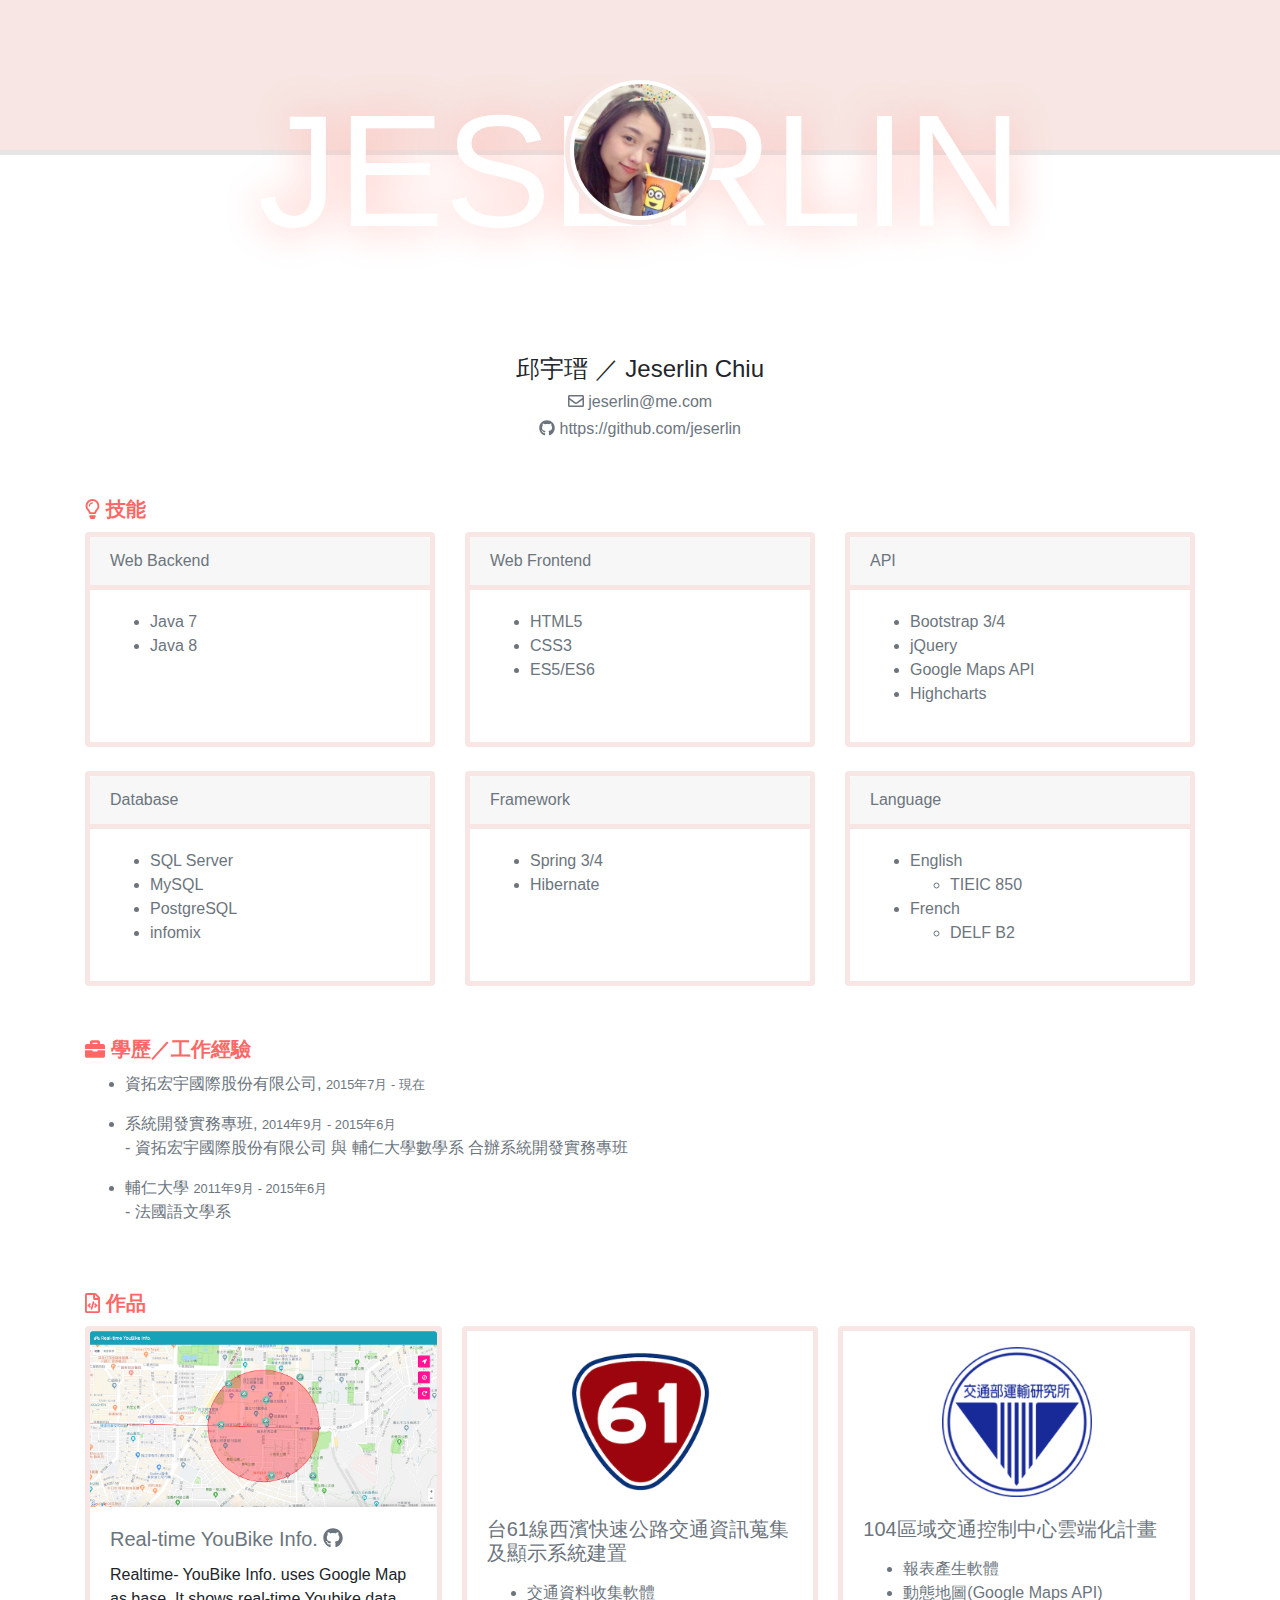
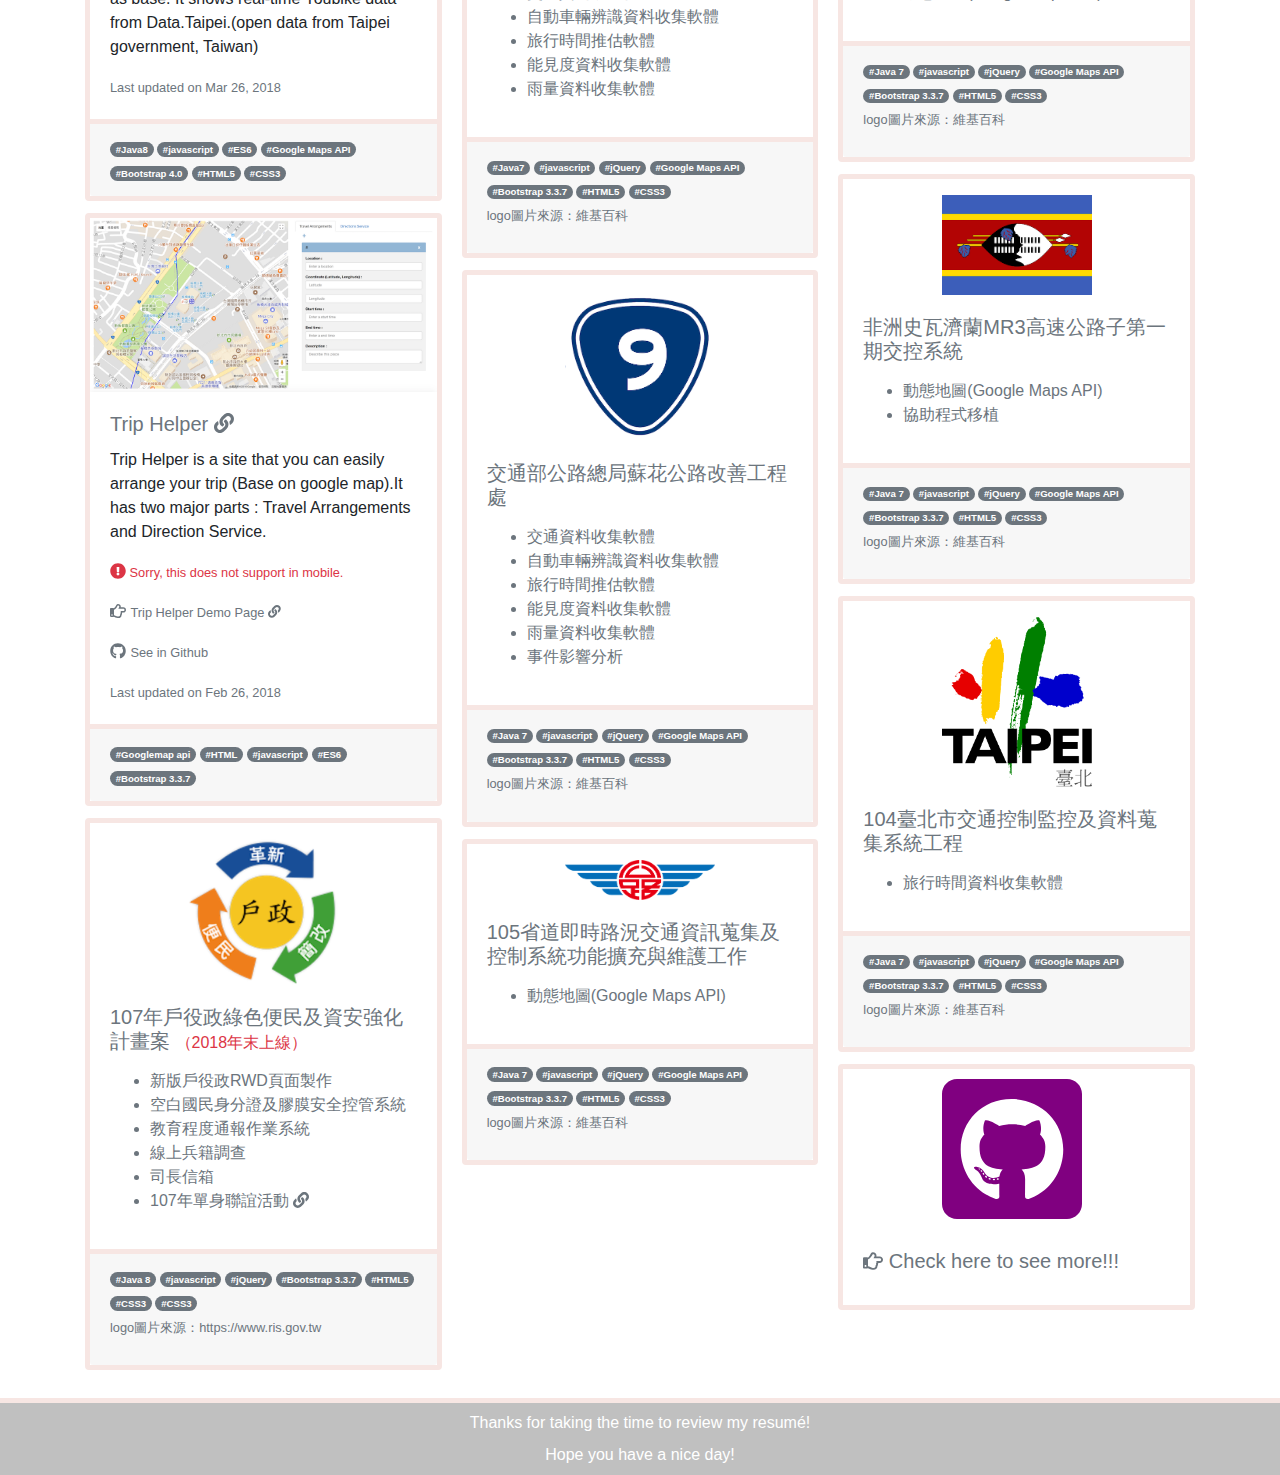
==== resume.html @ 341fb5c5 "Update" ====
<!DOCTYPE html>
<html>
<header>
	<meta charset="utf-8">
	<meta name="viewport" content="width=device-width, initial-scale=1, shrink-to-fit=no">
	<!-- CSS -->
    <link rel="stylesheet" href="home/plugin/bootstrap-4/css/bootstrap.min.css">
    <link rel="stylesheet" href="home/css/home.css">
    <!-- JS -->
    <script defer src="home/plugin/fontawsome-5.0.6/fontawesome-all.min.js"></script>
</header>
<body>
	<div class="bg-dustyPink text-white border-bottom-5-grey">
		<img class="img-thumbnail-dustyPink rounded-circle mx-auto d-block" src="home/img/myPic.jpg" width="150px;" style="position:relative;top:75px;z-index:2">
	</div>
	<h1 class="text-center" style="z-index:1">
		<span class="embiggen">JESERLIN</span>
	</h1>
	<div class="text-center">
		<h4>邱宇瑨 ／ Jeserlin Chiu</h4>
		<h6 class="text-secondary">
			<a class="text-secondary" href="mailto:jeserlin@me.com">
				<i class="far fa-envelope"></i>
				jeserlin@me.com
			</a>
		</h6>
		<h6 class="text-secondary">
			<a class="text-secondary" href="https://github.com/jeserlin">
				<i class="fab fa-github"></i>
				https://github.com/jeserlin
			</a>
		</h6>
	</div>
	<div class="pt-5 container">
		<div class="pb-2 topic1">
			<i class="far fa-lightbulb"></i>
			技能
		</div>
		<div class="card-deck text-secondary">
	        <div class="card border-dustyPink mb-4">
	        	<div class="card-header border-dustyPink">Web Backend</div>
	            <div class="card-body">
	                 <ul>
						<li>Java 7</li>
						<li>Java 8</li>
					</ul>
	            </div>
	        </div>
	        <div class="card border-dustyPink mb-4">
	            <div class="card-header border-dustyPink">Web Frontend</div>
	            <div class="card-body">
	            	<ul>
						<li>HTML5</li>
						<li>CSS3</li>
						<li>ES5/ES6</li>
					</ul>
	            </div>
	        </div>
	        <div class="w-100 d-none d-sm-block d-md-none"><!-- wrap every 2 on sm--></div>
	        <div class="card border-dustyPink mb-4">
	        	<div class="card-header border-dustyPink">API</div>
	            <div class="card-body">
	            	<ul>
	            		<li>Bootstrap 3/4</li>
	            		<li>jQuery</li>
	            		<li>Google Maps API</li>
	            		<li>Highcharts</li>
	            	</ul>
	            </div>
	        </div>
	        <div class="w-100 d-none d-md-block d-lg-block"><!-- wrap every 3 on md--></div>
	        <div class="card border-dustyPink mb-4">
	        	<div class="card-header border-dustyPink">Database</div>
	            <div class="card-body">
	            	<ul>
	            		<li>SQL Server</li>
	            		<li>MySQL</li>
	            		<li>PostgreSQL</li>
	            		<li>infomix</li>
	            	</ul>
	            </div>
	        </div>
	        <div class="w-100 d-none d-sm-block d-md-none"><!-- wrap every 2 on sm--></div>
	        <div class="card border-dustyPink mb-4">
	        	<div class="card-header border-dustyPink">Framework</div>
	            <div class="card-body">
	            	<ul>
	            		<li>Spring 3/4</li>
	            		<li>Hibernate</li>
	            	</ul>
	            </div>
	        </div>
	        <div class="card border-dustyPink mb-4">
	        	<div class="card-header border-dustyPink">Language</div>
	            <div class="card-body">
	            	<ul>
	            		<li>
	            			English
	            			<ul>
	            				<li>TIEIC 850</li>
	            			</ul>
	            		</li>
	            		<li>
	            			French
	            			<ul>
	            				<li>DELF B2</li>
	            			</ul>
	            		</li>
	            	</ul>
	            </div>
	        </div>
	    </div>
	</div>
	<div class="pt-4 container">
		<div class="pb-2 topic1">
			<i class="fas fa-briefcase"></i>
			學歷／工作經驗
		</div>
		<ul class="text-secondary">
			<li>
				資拓宏宇國際股份有限公司,
				<small>2015年7月 - 現在</small>
			</li>
			<li class="pt-3">
				系統開發實務專班,
				<small>2014年9月 - 2015年6月</small><br>
				- 資拓宏宇國際股份有限公司 與 輔仁大學數學系 合辦系統開發實務專班
			</li>
			<li class="pt-3">
				輔仁大學
				<small>2011年9月 - 2015年6月</small><br>
				- 法國語文學系
			</li>
		</ul>
	</div>
	<div class="pt-5 container">
		<div class="pb-2 topic1">
			<i class="far fa-file-code"></i>
			作品
		</div>
		<div class="card-columns">
			<div class="card border-dustyPink">
				<img class="card-img-top" src="home/img/youBike.png" alt="YouBike">
			    <div class="card-body">
			    	<a class="text-muted" href="https://github.com/jeserlin/Realtime-YouBikeInfo">
						<h5 class="card-title text-muted">
							Real-time YouBike Info.
							<i class="fab fa-github"></i>
						</h5>
					</a>
			     	<p class="card-text">
						Realtime- YouBike Info. uses Google Map as base.
						It shows real-time Youbike data from Data.Taipei.(open data from Taipei government, Taiwan)
			     	</p>
			     	<p class="card-text"><small class="text-muted">Last updated on Mar 26, 2018</small></p>
			    </div>
			    <div class="card-footer border-dustyPink">
			     	<small class="text-muted">
			      		<span class="badge badge-pill badge-secondary">#Java8</span>
			      		<span class="badge badge-pill badge-secondary">#javascript</span>
			      		<span class="badge badge-pill badge-secondary">#ES6</span>
			      		<span class="badge badge-pill badge-secondary">#Google Maps API</span>
			      		<span class="badge badge-pill badge-secondary">#Bootstrap 4.0</span>
			      		<span class="badge badge-pill badge-secondary">#HTML5</span>
			     	 	<span class="badge badge-pill badge-secondary">#CSS3</span>
					</small>
				</div>
		  	</div>
		  	<div class="card border-dustyPink">
			  	<a href="TripHelper/tripHelper.html">
			  		<img class="card-img-top " src="home/img/tripHelper.png" alt="Trip Helper">
			  	</a>
			    <div class="card-body">
			     	<a class="text-muted" href="TripHelper/tripHelper.html">
				     	<h5 class="card-title">
							Trip Helper
				      		<i class="fas fa-link"></i>
				      	</h5>
			      	</a>
			      	<p class="card-text">
			      		Trip Helper is a site that you can easily arrange your trip (Base on google map).It has two major parts : Travel Arrangements and Direction Service.
			      	</p>
			     	<p class="card-text">
			      		<small>
			      			<li class="text-danger fas fa-exclamation-circle"></li>
			      			<a class="text-danger"> Sorry, this does not support in mobile.</a>
			      		</small>
			      	</p>
			      	<p class="card-text">
			      		<li class="text-muted far fa-hand-point-right"></li>
			      		<small>
			      			<a class="text-muted" href="TripHelper/demo.html">
			      				Trip Helper Demo Page
			      				<i class="fas fa-link"></i>
			      			</a>
			      		</small>
			      	</p>
			      	<p class="card-text">
			      		<i class="text-muted fab fa-github"></i>
			      		<small>
			      			<a class="text-muted" href="https://github.com/jeserlin/TripHelper">
			      				See in Github
			      			</a>
			      		</small>
			      	</p>
			     	<p class="card-text"><small class="text-muted">Last updated on Feb 26, 2018</small></p>
			    </div>
			    <div class="card-footer border-dustyPink">
			     	<small class="text-muted">
			      		<span class="badge badge-pill badge-secondary">#Googlemap api</span>
			      		<span class="badge badge-pill badge-secondary">#HTML</span>
			      		<span class="badge badge-pill badge-secondary">#javascript</span>
			      		<span class="badge badge-pill badge-secondary">#ES6</span>
			      		<span class="badge badge-pill badge-secondary">#Bootstrap 3.3.7</span>
			      	</small>
			    </div>
			</div>
			<div class="card border-dustyPink">
	  			<div class="mx-auto width150">
	  				<img class="card-img-top pt-3 width150" src="home/img/portfolio/green.png" alt="戶役政">
	  			</div>
			    <div class="card-body">
			      	<h5 class="card-title text-muted">
			      		107年戶役政綠色便民及資安強化計畫案
			      		<small class="text-danger">（2018年末上線）</small>
			      	</h5>
			      	<p class="card-text">
			      		<ul class="text-secondary">
			      			<li>新版戶役政RWD頁面製作</li>
			      			<li>空白國民身分證及膠膜安全控管系統</li>
			      			<li>教育程度通報作業系統</li>
							<li>線上兵籍調查</li>
			      			<li>司長信箱</li>
			      			<li>
			      				<a href="https://www.ris.gov.tw/love107/" class="text-secondary">
									107年單身聯誼活動
			      					<i class="fas fa-link"></i>
			      				</a>
			      			</li>
			      		</ul>
			      	</p>
			    </div>
			    <div class="card-footer border-dustyPink">
			     	<small class="text-muted">
			      		<span class="badge badge-pill badge-secondary">#Java 8</span>
			      		<span class="badge badge-pill badge-secondary">#javascript</span>
			      		<span class="badge badge-pill badge-secondary">#jQuery</span>
			      		<span class="badge badge-pill badge-secondary">#Bootstrap 3.3.7</span>
			      		<span class="badge badge-pill badge-secondary">#HTML5</span>
			      		<span class="badge badge-pill badge-secondary">#CSS3</span>
			      		<span class="badge badge-pill badge-secondary">#CSS3</span>
			      		<p class="pt-1">logo圖片來源：https://www.ris.gov.tw</p>
			      	</small>
			    </div>
	  		</div>
	  		<div class="card border-dustyPink">
				<div class="mx-auto width150">
			  		<img class="card-img-top pt-3 width150" src="home/img/portfolio/t61.png" alt="台61">
			  	</div>
			    <div class="card-body">
					<h5 class="card-title text-muted">台61線西濱快速公路交通資訊蒐集及顯示系統建置</h5>
					<p class="card-text">
						<ul class="text-secondary">
				      		<li>交通資料收集軟體 </li>
				      		<li>自動車輛辨識資料收集軟體</li>
				      		<li>旅行時間推估軟體</li>
				      		<li>能見度資料收集軟體</li>
				      		<li>雨量資料收集軟體 </li>
				      	</ul>
			     	</p>
			    </div>
			    <div class="card-footer border-dustyPink">
			    	<small class="text-muted">
			      		<span class="badge badge-pill badge-secondary">#Java7</span>
			      		<span class="badge badge-pill badge-secondary">#javascript</span>
			      		<span class="badge badge-pill badge-secondary">#jQuery</span>
			      		<span class="badge badge-pill badge-secondary">#Google Maps API</span>
			      		<span class="badge badge-pill badge-secondary">#Bootstrap 3.3.7</span>
			      		<span class="badge badge-pill badge-secondary">#HTML5</span>
			      		<span class="badge badge-pill badge-secondary">#CSS3</span>
			      		<p class="pt-1">logo圖片來源：維基百科</p>
			      	</small>
			    </div>
			</div>
			<div class="card border-dustyPink">
			  	<div class="mx-auto width150">
			  		<img class="card-img-top pt-3 width150" src="home/img/portfolio/t9.png" alt="台9">
			  	</div>
			    <div class="card-body">
					<h5 class="card-title text-muted">交通部公路總局蘇花公路改善工程處</h5>
			      	<p class="card-text">
			      	<ul class="text-secondary">
				      	<li>交通資料收集軟體 </li>
				      	<li>自動車輛辨識資料收集軟體</li>
				   		<li>旅行時間推估軟體</li>
				      	<li>能見度資料收集軟體</li>
				      	<li>雨量資料收集軟體</li>
				      	<li>事件影響分析</li>
				      </ul>
			      	</p>
			    </div>
			    <div class="card-footer border-dustyPink">
			     	<small class="text-muted">
			      		<span class="badge badge-pill badge-secondary">#Java 7</span>
			      		<span class="badge badge-pill badge-secondary">#javascript</span>
			      		<span class="badge badge-pill badge-secondary">#jQuery</span>
			      		<span class="badge badge-pill badge-secondary">#Google Maps API</span>
			      		<span class="badge badge-pill badge-secondary">#Bootstrap 3.3.7</span>
			      		<span class="badge badge-pill badge-secondary">#HTML5</span>
			      		<span class="badge badge-pill badge-secondary">#CSS3</span>
			      		<p class="pt-1">logo圖片來源：維基百科</p>
			      	</small>
			    </div>
			</div>
			<div class="card border-dustyPink">
			  	<div class="mx-auto width150">
			  		<img class="card-img-top pt-3 width150" src="home/img/portfolio/motc.png" alt="公路總局">
			  	</div>
			    <div class="card-body">
					<h5 class="card-title text-muted">105省道即時路況交通資訊蒐集及控制系統功能擴充與維護工作</h5>
			      	<p class="card-text">
			      	<ul class="text-secondary">
				      	<li>動態地圖(Google Maps API)</li>
				    </ul>
			      </p>
			    </div>
			    <div class="card-footer border-dustyPink">
			    	<small class="text-muted">
			      		<span class="badge badge-pill badge-secondary">#Java 7</span>
			      		<span class="badge badge-pill badge-secondary">#javascript</span>
			      		<span class="badge badge-pill badge-secondary">#jQuery</span>
			      		<span class="badge badge-pill badge-secondary">#Google Maps API</span>
			      		<span class="badge badge-pill badge-secondary">#Bootstrap 3.3.7</span>
			     	 	<span class="badge badge-pill badge-secondary">#HTML5</span>
			      		<span class="badge badge-pill badge-secondary">#CSS3</span>
			      		<p class="pt-1">logo圖片來源：維基百科</p>
			      	</small>
			    </div>
			</div>
			<div class="card border-dustyPink">
			  	<div class="mx-auto width150">
			  		<img class="card-img-top pt-3 width150" src="home/img/portfolio/sit.png" alt="運研所">
			  	</div>
			    <div class="card-body">
					<h5 class="card-title text-muted">104區域交通控制中心雲端化計畫</h5>
			      	<p class="card-text">
			      		<ul class="text-secondary">
			      			<li>報表產生軟體</li>
				      		<li>動態地圖(Google Maps API)</li>
				      </ul>
			      	</p>
			    </div>
			    <div class="card-footer border-dustyPink">
					<small class="text-muted">
			      		<span class="badge badge-pill badge-secondary">#Java 7</span>
			      		<span class="badge badge-pill badge-secondary">#javascript</span>
			      		<span class="badge badge-pill badge-secondary">#jQuery</span>
			      		<span class="badge badge-pill badge-secondary">#Google Maps API</span>
			      		<span class="badge badge-pill badge-secondary">#Bootstrap 3.3.7</span>
			      		<span class="badge badge-pill badge-secondary">#HTML5</span>
			      		<span class="badge badge-pill badge-secondary">#CSS3</span>
			      		<p class="pt-1">logo圖片來源：維基百科</p>
			      	</small>
			    </div>
			</div>
			<div class="card border-dustyPink">
			  	<div class="mx-auto width150">
			  		<img class="card-img-top pt-3 width150" src="home/img/portfolio/swaziland.png" alt="史瓦濟蘭">
			  	</div>
			    <div class="card-body">
					<h5 class="card-title text-muted">非洲史瓦濟蘭MR3高速公路子第一期交控系統</h5>
			      	<p class="card-text">
			      		<ul class="text-secondary">
				      		<li>動態地圖(Google Maps API)</li>
				      		<li>協助程式移植</li>
				      </ul>
			      	</p>
			    </div>
			    <div class="card-footer border-dustyPink">
			      	<small class="text-muted">
			      		<span class="badge badge-pill badge-secondary">#Java 7</span>
			      		<span class="badge badge-pill badge-secondary">#javascript</span>
			      		<span class="badge badge-pill badge-secondary">#jQuery</span>
			      		<span class="badge badge-pill badge-secondary">#Google Maps API</span>
			      		<span class="badge badge-pill badge-secondary">#Bootstrap 3.3.7</span>
			      		<span class="badge badge-pill badge-secondary">#HTML5</span>
			      		<span class="badge badge-pill badge-secondary">#CSS3</span>
			      		<p class="pt-1">logo圖片來源：維基百科</p>
			      	</small>
			    </div>
			</div>
			<div class="card border-dustyPink">
			  	<div class="mx-auto width150">
			  		<img class="card-img-top pt-3 width150" src="home/img/portfolio/taipei.png" alt="臺北">
			  	</div>
			    <div class="card-body">
					<h5 class="card-title text-muted">104臺北市交通控制監控及資料蒐集系統工程</h5>
			      	<p class="card-text">
			      		<ul class="text-secondary">
				      		<li>旅行時間資料收集軟體</li>
				      </ul>
			      	</p>
			    </div>
			    <div class="card-footer border-dustyPink">
			      	<small class="text-muted">
			      		<span class="badge badge-pill badge-secondary">#Java 7</span>
			      		<span class="badge badge-pill badge-secondary">#javascript</span>
			      		<span class="badge badge-pill badge-secondary">#jQuery</span>
			      		<span class="badge badge-pill badge-secondary">#Google Maps API</span>
			      		<span class="badge badge-pill badge-secondary">#Bootstrap 3.3.7</span>
			      		<span class="badge badge-pill badge-secondary">#HTML5</span>
			      		<span class="badge badge-pill badge-secondary">#CSS3</span>
			      		<p class="pt-1">logo圖片來源：維基百科</p>
			      	</small>
			    </div>
			</div>
			<div class="card border-dustyPink">
				<div class="mx-auto width150">
			  		<i class="fab fa-github-square fa-10x" style="color:purple"></i>
			  	</div>
				<div class="card-body">
					<h5 class="card-title text-muted">
						<a href="https://jeserlin.github.io" class="text-muted">
							<i class="far fa-hand-point-right"></i>
							Check here to see more!!!
						</a>
					</h5>
				</div>
			</div>
		</div>
	</div>
	<footer class="pt-3">
		<div class="bg-darkGray text-white border-top-5-dustyPink h-25">
			<div class="text-center pt-2">Thanks for taking the time to review my resumé!</div>
			<div class="text-center p-2">Hope you have a nice day!</div>
		</div>
	</footer>
	<script src="home/plugin/bootstrap-4/js/bootstrap.min.js"></script>
</body>
</html>
---- home/css/home.css ----
@media (min-width: 576px) {
    .card-columns {
        column-count: 1;
    }
}

@media (min-width: 768px) {
    .card-columns {
        column-count: 2;
    }
}

@media (min-width: 992px) {
    .card-columns {
        column-count: 2;
    }
}

@media (min-width: 1200px) {
    .card-columns {
        column-count: 3;
    }
}

.embiggen {
  color: white;
  position:relative;
  top: -80px;
  font-size: 4em;
  text-shadow: 0 0 40px #ffbab3;
}

.bg-darkGray {
  background-color: #C0C0C0 !important;
}

.bg-dustyPink {
  background-color: #f7e6e3 !important;
}

.border-dustyPink {
  border-width: 5px;
  border-color: #f7e6e3 !important;
}

.img-thumbnail-dustyPink {
  padding: 0.25rem;
  background-color: #fff;
  border: 5px solid #f7e6e3;
  border-radius: 0.25rem;
  max-width: 100%;
  height: auto;
}

.border-top-5-dustyPink {
  border-top: 5px solid #f7e6e3 !important;
}

.border-bottom-5-grey {
  border-bottom: 5px solid #e5e5e5 !important;
}

.text-align-right {
	text-align: right;
}

.width150 {
  width: 150px;
}

.topic1 {
  font-size: 20px;
  font-weight: bold;
  color: #fd6766;
}
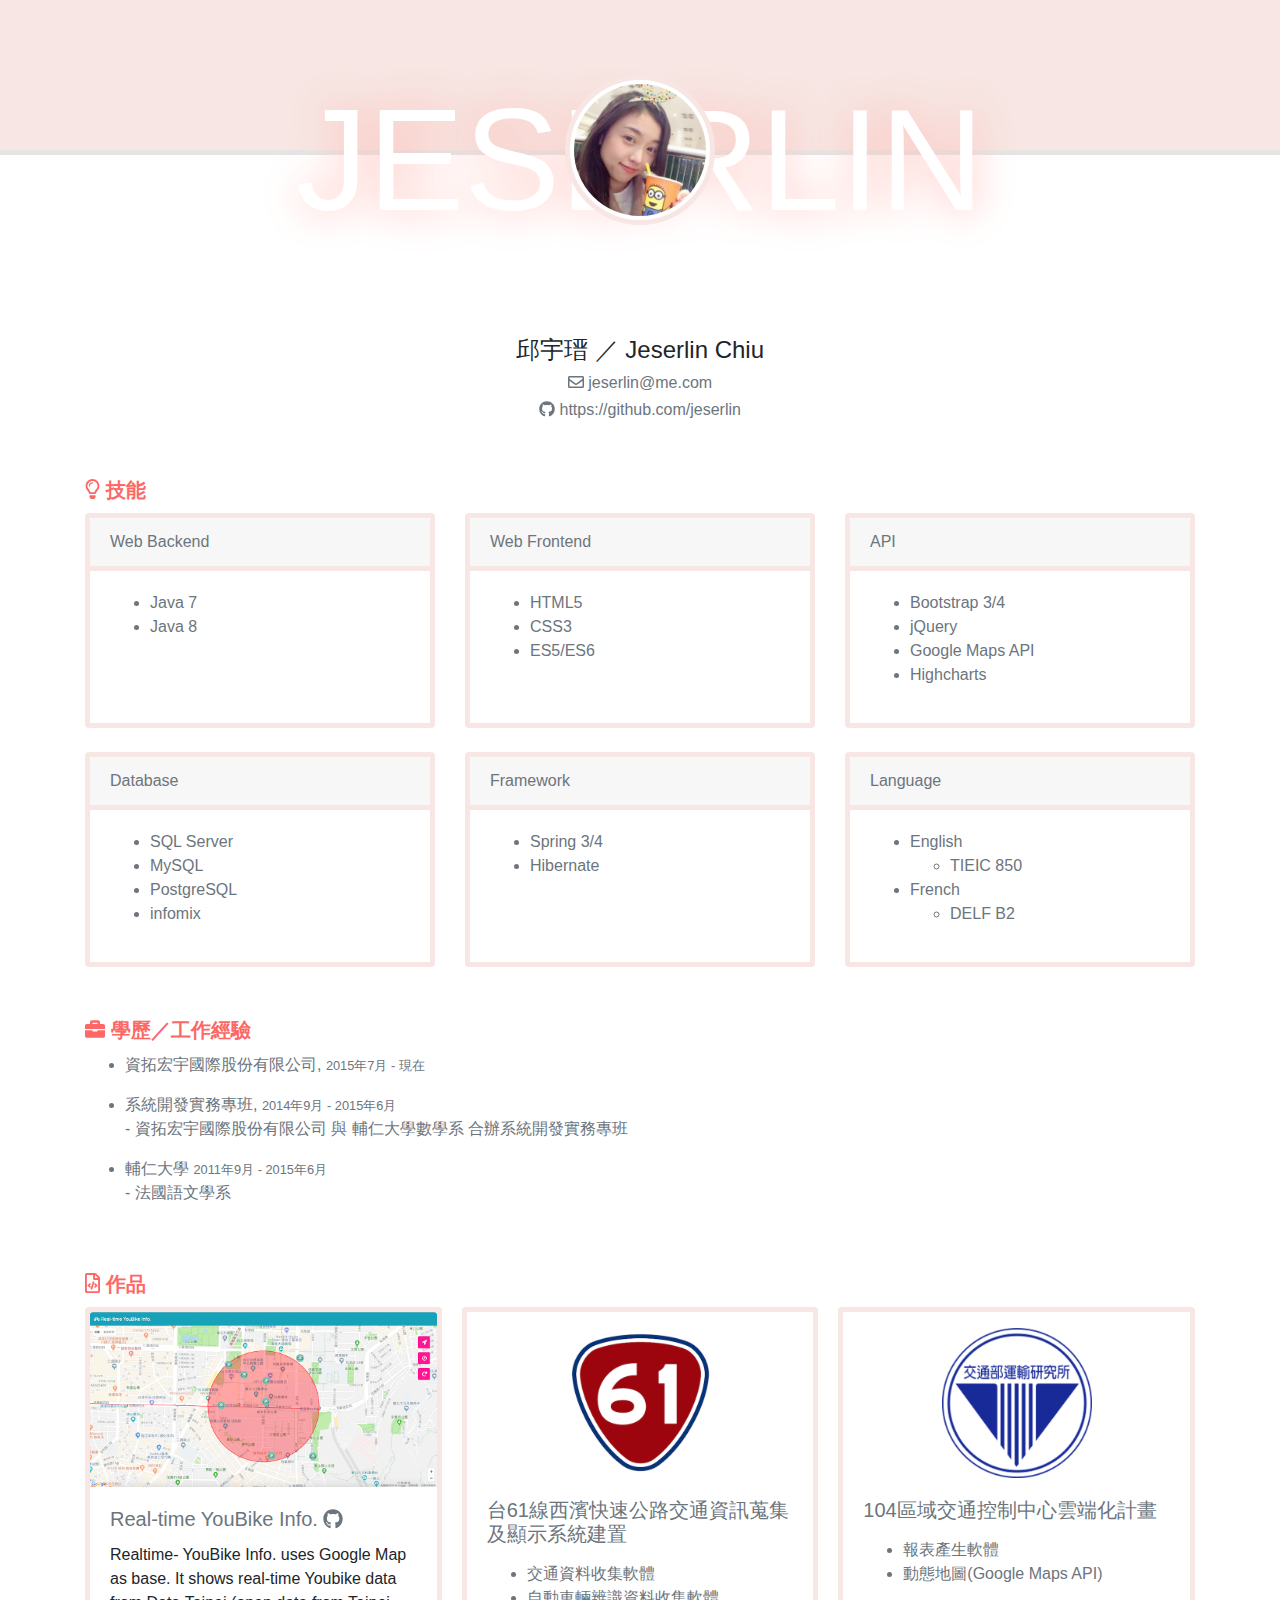
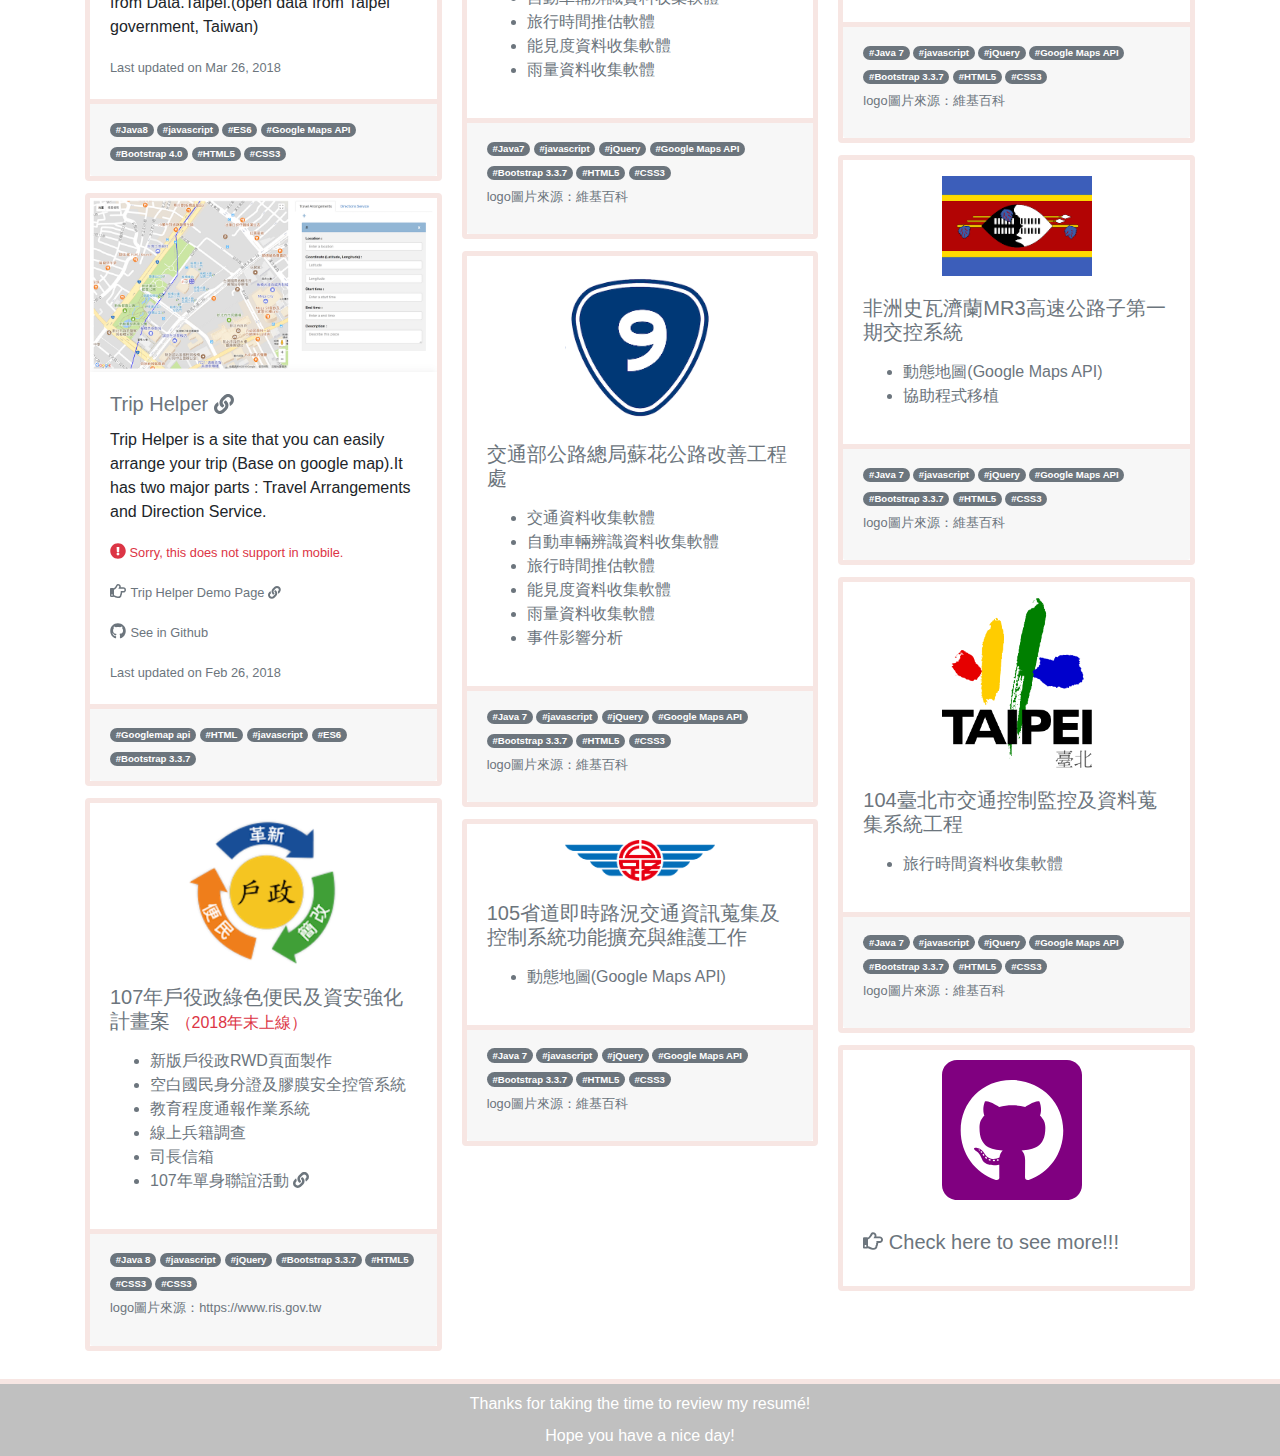
==== commit a895233b: "Update" ====
--- a/resume.html
+++ b/resume.html
@@ -13,8 +13,8 @@
 	<div class="bg-dustyPink text-white border-bottom-5-grey">
 		<img class="img-thumbnail-dustyPink rounded-circle mx-auto d-block" src="home/img/myPic.jpg" width="150px;" style="position:relative;top:75px;z-index:2">
 	</div>
-	<h1 class="text-center" style="z-index:1">
-		<span class="embiggen">JESERLIN</span>
+	<h1 class="text-center embiggen" style="z-index:1">
+		JESERLIN
 	</h1>
 	<div class="text-center">
 		<h4>邱宇瑨 ／ Jeserlin Chiu</h4>
--- a/home/css/home.css
+++ b/home/css/home.css
@@ -1,6 +1,10 @@
-@media (min-width: 576px) {
-    .card-columns {
-        column-count: 1;
+@media (max-width: 576px) {
+    .embiggen {
+      font-size: 500%;
+      color: white;
+      position:relative;
+      top: -50px;
+      text-shadow: 0 0 40px #ffbab3;
     }
 }
 
@@ -8,10 +12,17 @@
     .card-columns {
         column-count: 2;
     }
+    .embiggen {
+      font-size: 900%;
+      color: white;
+      position:relative;
+      top: -80px;
+      text-shadow: 0 0 40px #ffbab3;
+    }
 }
 
 @media (min-width: 992px) {
-    .card-columns {
+    .card-columns { 
         column-count: 2;
     }
 }
@@ -20,14 +31,6 @@
     .card-columns {
         column-count: 3;
     }
-}
-
-.embiggen {
-  color: white;
-  position:relative;
-  top: -80px;
-  font-size: 4em;
-  text-shadow: 0 0 40px #ffbab3;
 }
 
 .bg-darkGray {
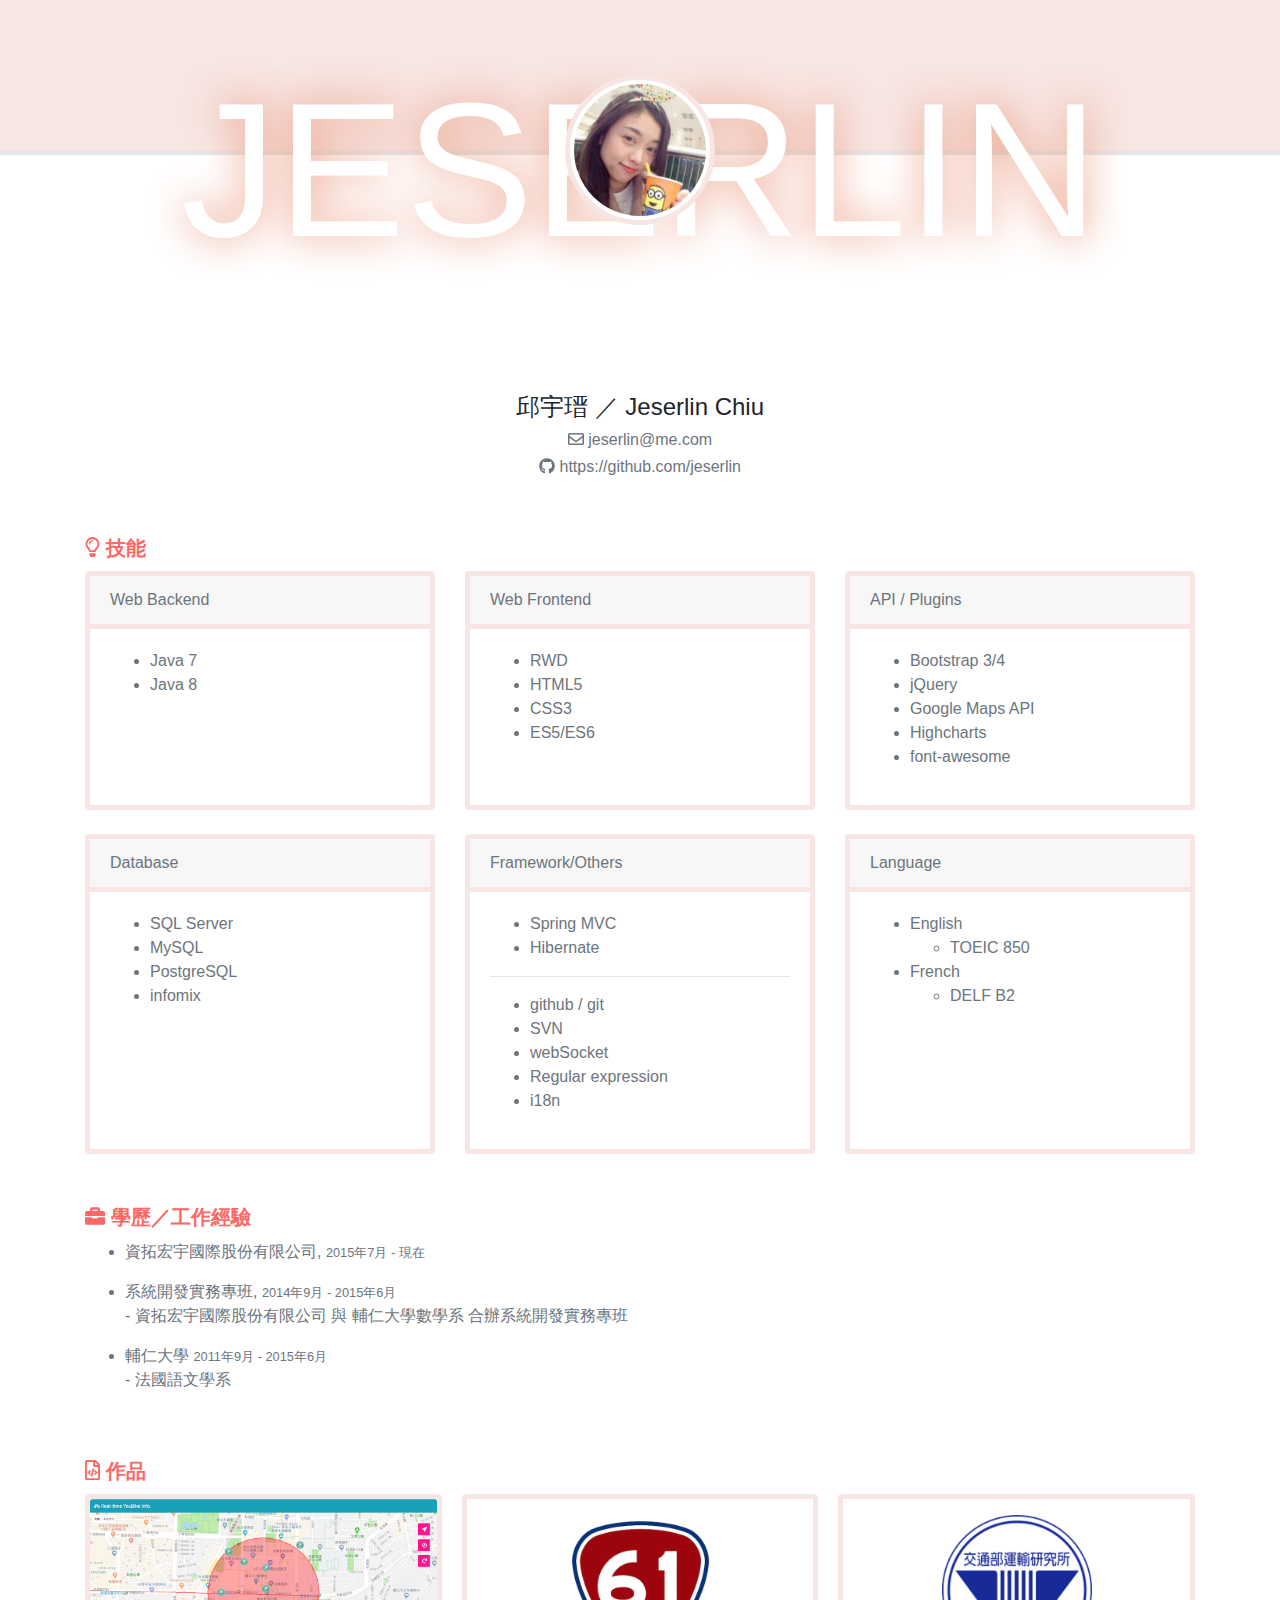
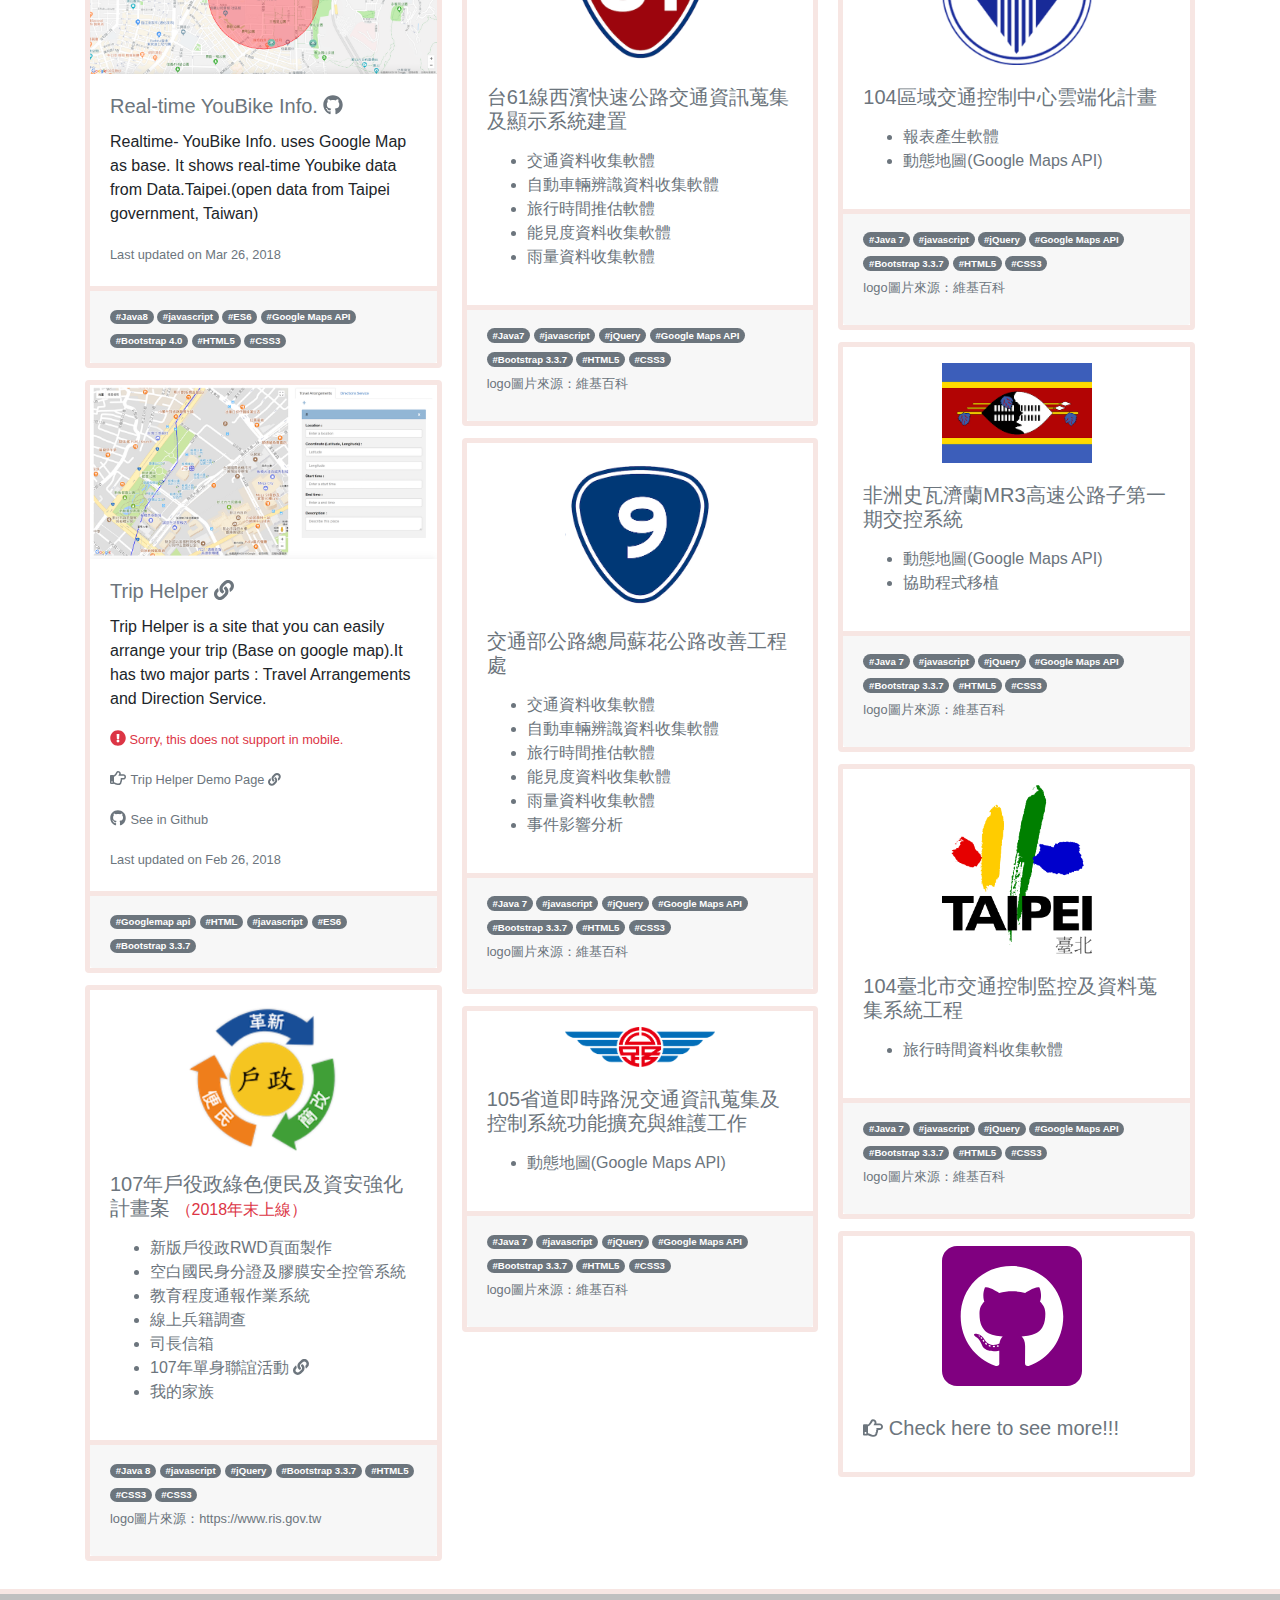
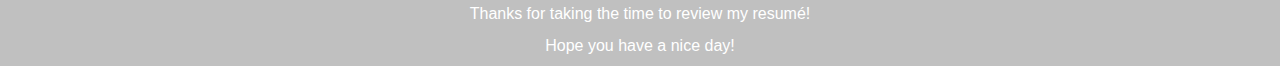
==== commit c679d2bd: "Update" ====
--- a/resume.html
+++ b/resume.html
@@ -7,6 +7,7 @@
     <link rel="stylesheet" href="home/plugin/bootstrap-4/css/bootstrap.min.css">
     <link rel="stylesheet" href="home/css/home.css">
     <!-- JS -->
+    <script defer src="home/plugin/jQuery-3.3.1/jquery-3.3.1.min.js"></script>
     <script defer src="home/plugin/fontawsome-5.0.6/fontawesome-all.min.js"></script>
 </header>
 <body>
@@ -50,6 +51,7 @@
 	            <div class="card-header border-dustyPink">Web Frontend</div>
 	            <div class="card-body">
 	            	<ul>
+	            		<li>RWD</li>
 						<li>HTML5</li>
 						<li>CSS3</li>
 						<li>ES5/ES6</li>
@@ -58,13 +60,14 @@
 	        </div>
 	        <div class="w-100 d-none d-sm-block d-md-none"><!-- wrap every 2 on sm--></div>
 	        <div class="card border-dustyPink mb-4">
-	        	<div class="card-header border-dustyPink">API</div>
+	        	<div class="card-header border-dustyPink">API / Plugins</div>
 	            <div class="card-body">
 	            	<ul>
 	            		<li>Bootstrap 3/4</li>
 	            		<li>jQuery</li>
 	            		<li>Google Maps API</li>
 	            		<li>Highcharts</li>
+	            		<li>font-awesome</li>
 	            	</ul>
 	            </div>
 	        </div>
@@ -82,11 +85,19 @@
 	        </div>
 	        <div class="w-100 d-none d-sm-block d-md-none"><!-- wrap every 2 on sm--></div>
 	        <div class="card border-dustyPink mb-4">
-	        	<div class="card-header border-dustyPink">Framework</div>
-	            <div class="card-body">
-	            	<ul>
-	            		<li>Spring 3/4</li>
+	        	<div class="card-header border-dustyPink">Framework/Others</div>
+	            <div class="card-body">
+	            	<ul>
+	            		<li>Spring MVC</li>
 	            		<li>Hibernate</li>
+	            	</ul>
+	            	<hr>
+	            	<ul>
+	            		<li>github / git</li>
+	            		<li>SVN</li>
+	            		<li>webSocket</li>
+	            		<li>Regular expression</li>
+	            		<li>i18n</li>
 	            	</ul>
 	            </div>
 	        </div>
@@ -97,7 +108,7 @@
 	            		<li>
 	            			English
 	            			<ul>
-	            				<li>TIEIC 850</li>
+	            				<li>TOEIC 850</li>
 	            			</ul>
 	            		</li>
 	            		<li>
@@ -237,6 +248,7 @@
 			      					<i class="fas fa-link"></i>
 			      				</a>
 			      			</li>
+			      			<li>我的家族</li>
 			      		</ul>
 			      	</p>
 			    </div>
--- a/home/css/home.css
+++ b/home/css/home.css
@@ -1,10 +1,26 @@
-@media (max-width: 576px) {
+@media (min-width: 200px) {
+    .card-columns {
+        column-count: 1;
+    }
     .embiggen {
-      font-size: 500%;
+      font-size: 400%;
       color: white;
       position:relative;
-      top: -50px;
-      text-shadow: 0 0 40px #ffbab3;
+      top: -150px;
+      text-shadow: 0 0 40px #E9967A;
+    }
+}
+
+@media (min-width: 576px) {
+    .card-columns {
+        column-count: 1;
+    }
+    .embiggen {
+      font-size: 700%;
+      color: white;
+      position:relative;
+      top: -80px;
+      text-shadow: 0 0 40px #E9967A;
     }
 }
 
@@ -13,11 +29,11 @@
         column-count: 2;
     }
     .embiggen {
-      font-size: 900%;
+      font-size: 800%;
       color: white;
       position:relative;
       top: -80px;
-      text-shadow: 0 0 40px #ffbab3;
+      text-shadow: 0 0 40px #E9967A;
     }
 }
 
@@ -25,11 +41,25 @@
     .card-columns { 
         column-count: 2;
     }
+    .embiggen {
+      font-size: 1000%;
+      color: white;
+      position:relative;
+      top: -90px;
+      text-shadow: 0 0 40px #E9967A;
+    }
 }
 
 @media (min-width: 1200px) {
     .card-columns {
         column-count: 3;
+    }
+    .embiggen {
+      font-size: 1200%;
+      color: white;
+      position:relative;
+      top: -100px;
+      text-shadow: 0 0 40px #E9967A;
     }
 }
 
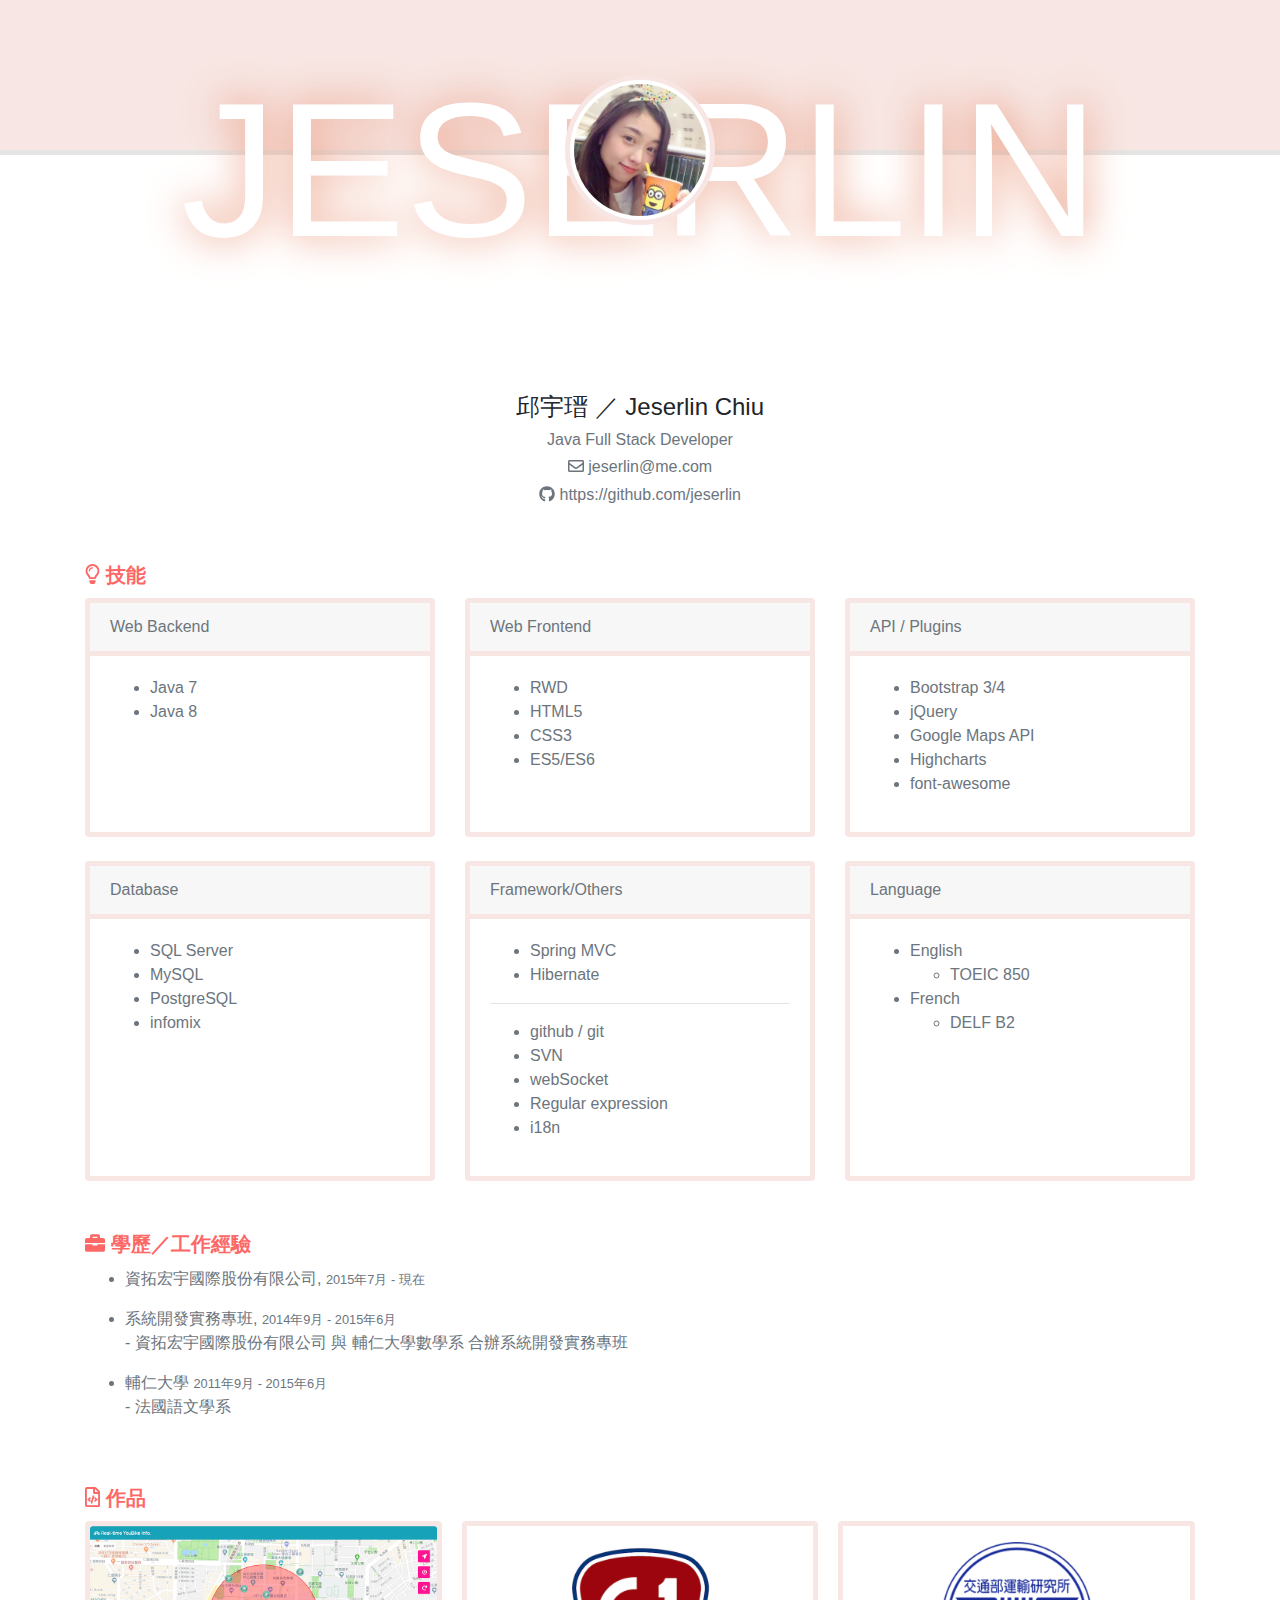
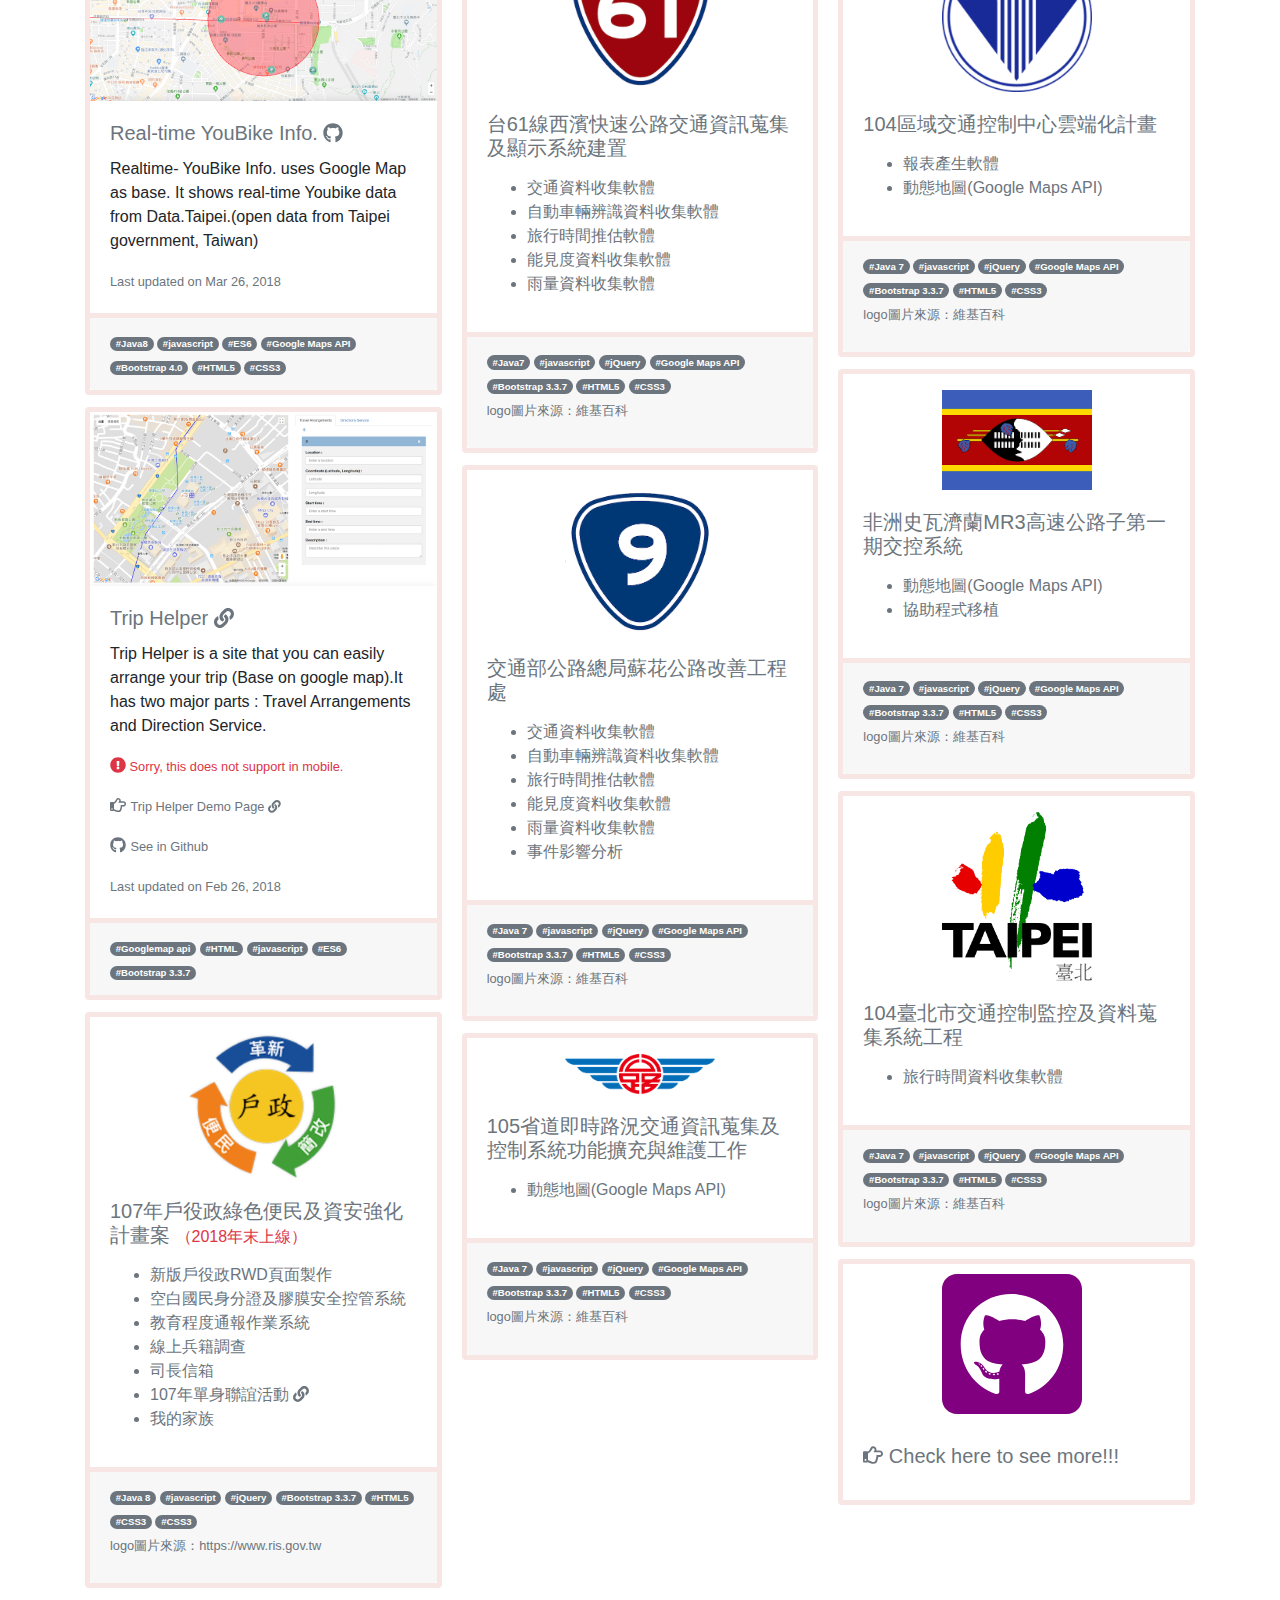
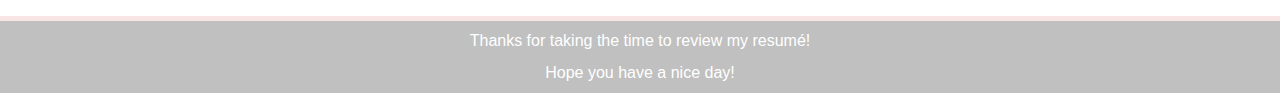
==== commit c0cba154: "Update" ====
--- a/resume.html
+++ b/resume.html
@@ -19,6 +19,7 @@
 	</h1>
 	<div class="text-center">
 		<h4>邱宇瑨 ／ Jeserlin Chiu</h4>
+		<h6 class="text-secondary">Java Full Stack Developer</h6>
 		<h6 class="text-secondary">
 			<a class="text-secondary" href="mailto:jeserlin@me.com">
 				<i class="far fa-envelope"></i>
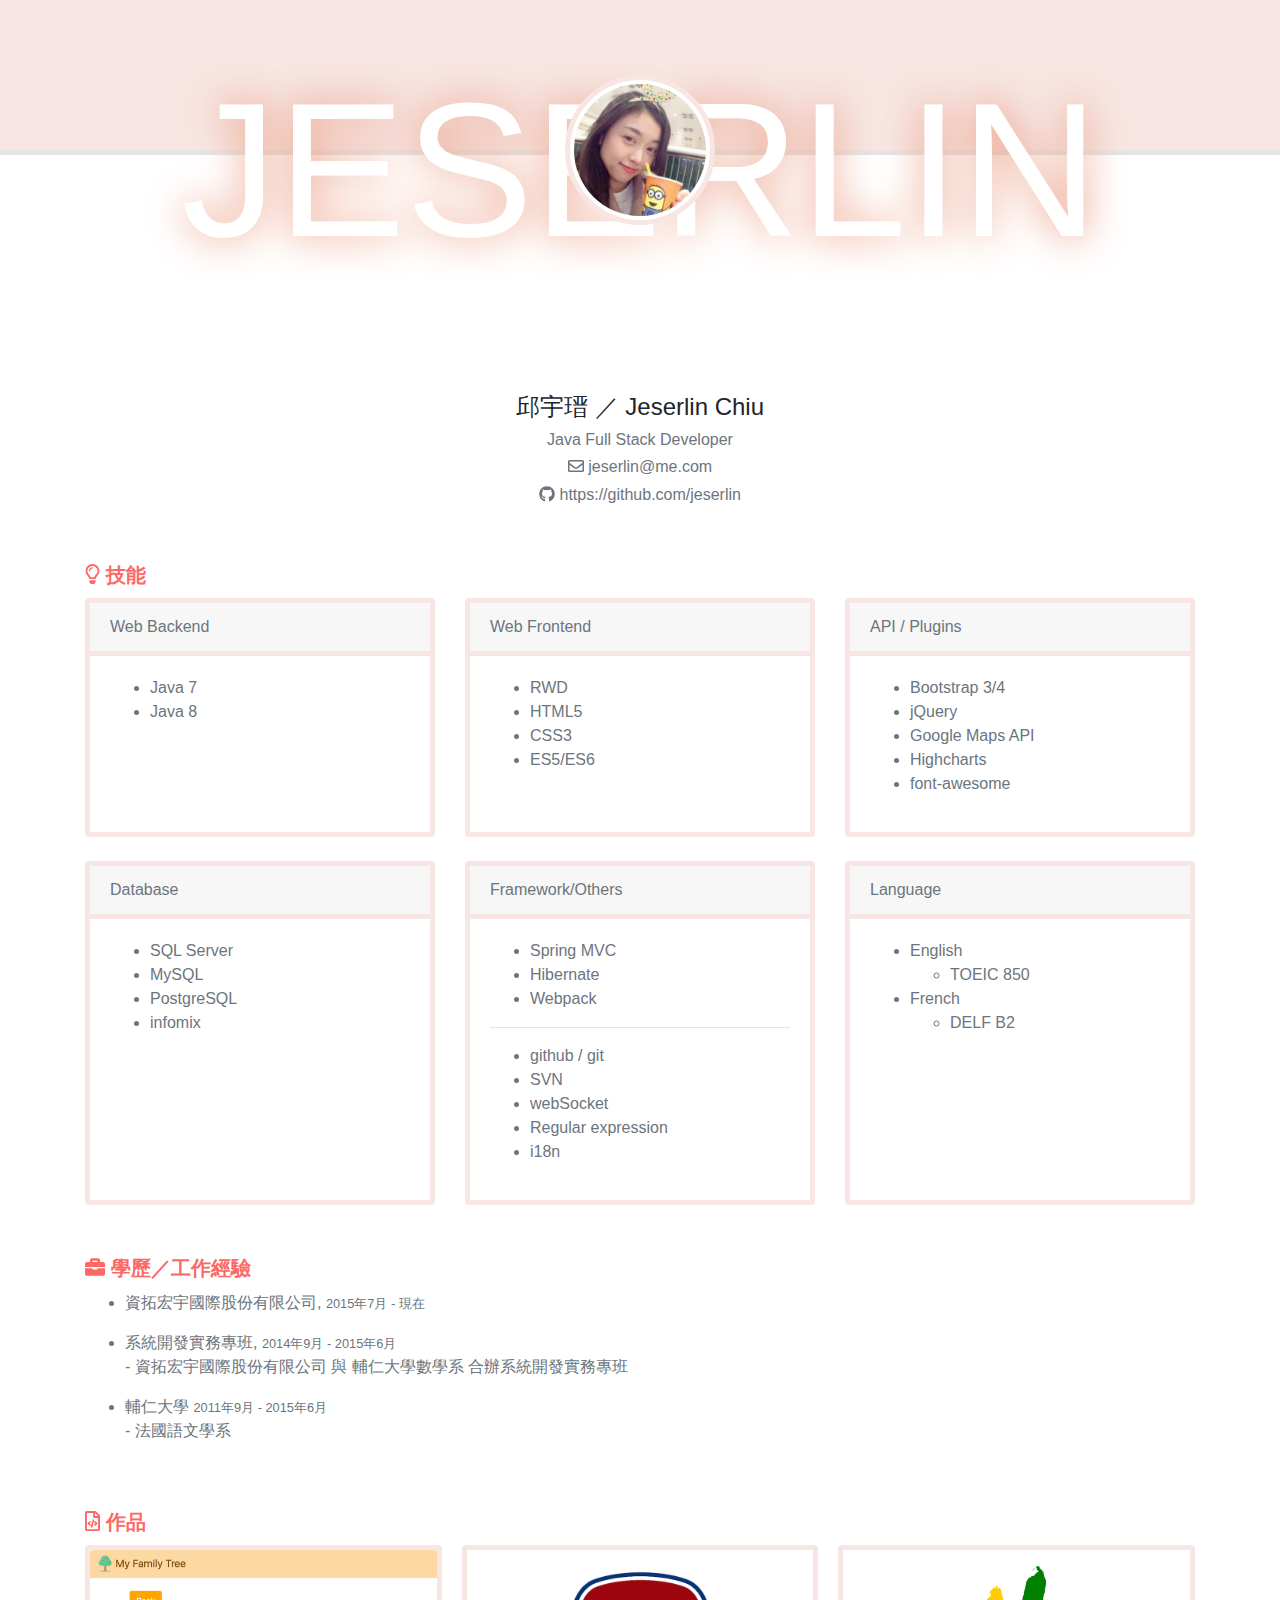
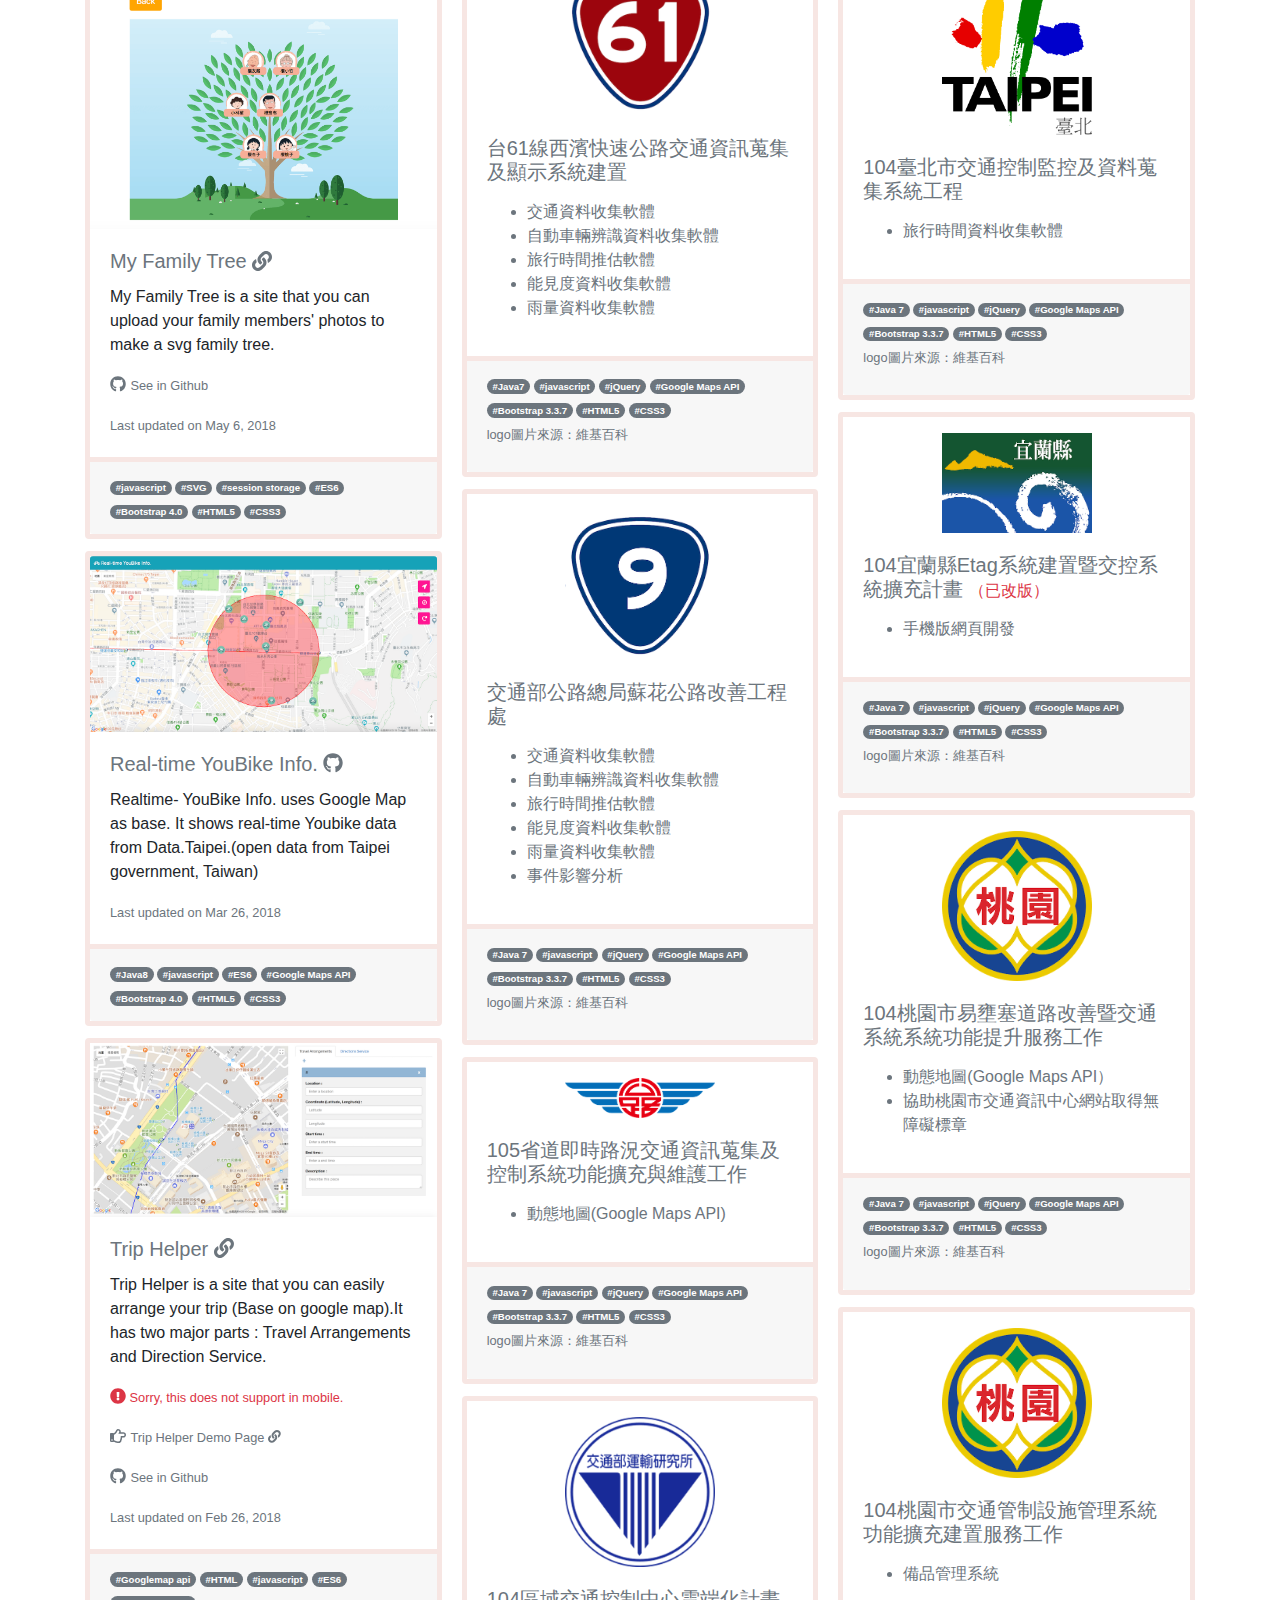
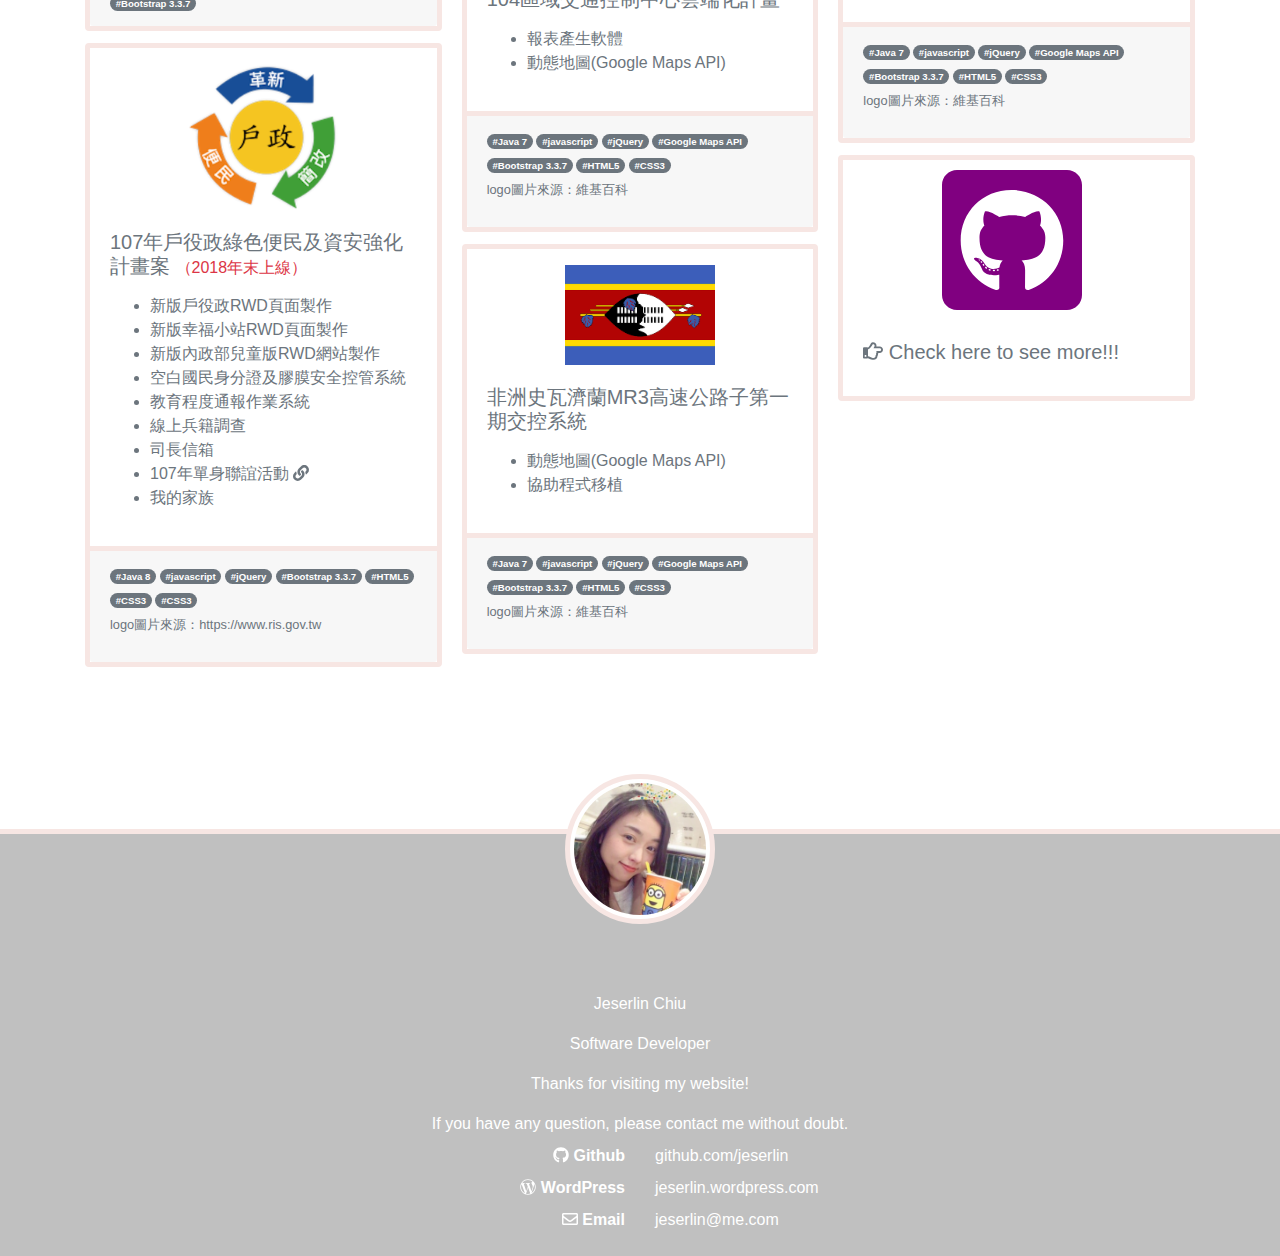
==== commit 5d2b5cc4: "Update" ====
--- a/resume.html
+++ b/resume.html
@@ -91,6 +91,7 @@
 	            	<ul>
 	            		<li>Spring MVC</li>
 	            		<li>Hibernate</li>
+	            		<li>Webpack</li>
 	            	</ul>
 	            	<hr>
 	            	<ul>
@@ -152,6 +153,42 @@
 		</div>
 		<div class="card-columns">
 			<div class="card border-dustyPink">
+				<a class="text-muted" href="MyFamilyTree/myFamilyTree.html">
+					<img class="card-img-top" src="home/img/myFamilyTree.png" alt="myFamilyTree">
+				</a>
+			    <div class="card-body">
+			    	<a class="text-muted" href="MyFamilyTree/myFamilyTree.html">
+						<h5 class="card-title text-muted">
+							My Family Tree
+							<i class="fas fa-link"></i>
+						</h5>
+					</a>
+			     	<p class="card-text">
+						 My Family Tree is a site that you can upload your family members' photos to make a svg family tree.
+			     	</p>
+			     	<p class="card-text">
+			      	<i class="text-muted fab fa-github"></i>
+			      	<small>
+			      		<a class="text-muted" href="https://github.com/jeserlin/MyFamilyTree">
+			      			See in Github
+			      		</a>
+			      	</small>
+			      </p>
+			     	<p class="card-text"><small class="text-muted">Last updated on May 6, 2018</small></p>
+			    </div>
+			    <div class="card-footer border-dustyPink">
+			     	<small class="text-muted">
+			      		<span class="badge badge-pill badge-secondary">#javascript</span>
+			      		<span class="badge badge-pill badge-secondary">#SVG</span>
+			      		<span class="badge badge-pill badge-secondary">#session storage</span>
+			      		<span class="badge badge-pill badge-secondary">#ES6</span>
+			      		<span class="badge badge-pill badge-secondary">#Bootstrap 4.0</span>
+			      		<span class="badge badge-pill badge-secondary">#HTML5</span>
+			     	 	<span class="badge badge-pill badge-secondary">#CSS3</span>
+					</small>
+				</div>
+		  	</div>
+			<div class="card border-dustyPink">
 				<img class="card-img-top" src="home/img/youBike.png" alt="YouBike">
 			    <div class="card-body">
 			    	<a class="text-muted" href="https://github.com/jeserlin/Realtime-YouBikeInfo">
@@ -239,17 +276,19 @@
 			      	<p class="card-text">
 			      		<ul class="text-secondary">
 			      			<li>新版戶役政RWD頁面製作</li>
-			      			<li>空白國民身分證及膠膜安全控管系統</li>
-			      			<li>教育程度通報作業系統</li>
+				      		<li>新版幸福小站RWD頁面製作</li>
+				      		<li>新版內政部兒童版RWD網站製作</li>
+				      		<li>空白國民身分證及膠膜安全控管系統</li>
+				      		<li>教育程度通報作業系統</li>
 							<li>線上兵籍調查</li>
-			      			<li>司長信箱</li>
-			      			<li>
-			      				<a href="https://www.ris.gov.tw/love107/" class="text-secondary">
-									107年單身聯誼活動
-			      					<i class="fas fa-link"></i>
-			      				</a>
-			      			</li>
-			      			<li>我的家族</li>
+				      		<li>司長信箱</li>
+				      		<li>
+				      			<a href="https://www.ris.gov.tw/love107/" class="text-secondary">
+				      				107年單身聯誼活動
+				      				<i class="fas fa-link"></i>
+				      			</a>
+				      		</li>
+				      		<li>我的家族</li>
 			      		</ul>
 			      	</p>
 			    </div>
@@ -428,24 +467,130 @@
 			    </div>
 			</div>
 			<div class="card border-dustyPink">
+			  	<div class="mx-auto width150">
+			  		<img class="card-img-top pt-3 width150" src="home/img/portfolio/yilan.png" alt="宜蘭縣">
+			  	</div>
+			    <div class="card-body">
+					<h5 class="card-title text-muted">
+						104宜蘭縣Etag系統建置暨交控系統擴充計畫
+						<small class="text-danger">（已改版）</small>
+					</h5>
+			     	<p class="card-text">
+						<ul class="text-secondary">
+				      		<li>手機版網頁開發</li>
+						</ul>
+					</p>
+			    </div>
+			    <div class="card-footer border-dustyPink">
+					<small class="text-muted">
+			      		<span class="badge badge-pill badge-secondary">#Java 7</span>
+			      		<span class="badge badge-pill badge-secondary">#javascript</span>
+			      		<span class="badge badge-pill badge-secondary">#jQuery</span>
+			      		<span class="badge badge-pill badge-secondary">#Google Maps API</span>
+			      		<span class="badge badge-pill badge-secondary">#Bootstrap 3.3.7</span>
+			      		<span class="badge badge-pill badge-secondary">#HTML5</span>
+			      		<span class="badge badge-pill badge-secondary">#CSS3</span>
+			      		<p class="pt-1">logo圖片來源：維基百科</p>
+			    	  </small>
+			   	 </div>
+			</div>
+			<div class="card border-dustyPink">
+			  	<div class="mx-auto width150">
+			  		<img class="card-img-top pt-3 width150" src="home/img/portfolio/taoyuan.png" alt="桃園">
+			  	</div>
+			    <div class="card-body">
+					<h5 class="card-title text-muted">104桃園市易壅塞道路改善暨交通系統系統功能提升服務工作</h5>
+			      <p class="card-text">
+			      	<ul class="text-secondary">
+				      	<li>動態地圖(Google Maps API）</li>
+				      	<li>協助桃園市交通資訊中心網站取得無障礙標章</li>
+				      </ul>
+			      </p>
+			    </div>
+			    <div class="card-footer border-dustyPink">
+					<small class="text-muted">
+			      		<span class="badge badge-pill badge-secondary">#Java 7</span>
+			      		<span class="badge badge-pill badge-secondary">#javascript</span>
+			      		<span class="badge badge-pill badge-secondary">#jQuery</span>
+			      		<span class="badge badge-pill badge-secondary">#Google Maps API</span>
+			      		<span class="badge badge-pill badge-secondary">#Bootstrap 3.3.7</span>
+			      		<span class="badge badge-pill badge-secondary">#HTML5</span>
+			      		<span class="badge badge-pill badge-secondary">#CSS3</span>
+			      		<p class="pt-1">logo圖片來源：維基百科</p>
+					</small>
+				</div>
+			</div>
+			<div class="card border-dustyPink">
 				<div class="mx-auto width150">
-			  		<i class="fab fa-github-square fa-10x" style="color:purple"></i>
-			  	</div>
-				<div class="card-body">
-					<h5 class="card-title text-muted">
-						<a href="https://jeserlin.github.io" class="text-muted">
+			  		<img class="card-img-top pt-3 width150" src="home/img/portfolio/taoyuan.png" alt="桃園">
+			  	</div>
+			    <div class="card-body">
+					<h5 class="card-title text-muted">104桃園市交通管制設施管理系統功能擴充建置服務工作</h5>
+			      <p class="card-text">
+			      	<ul class="text-secondary">
+				      	<li>備品管理系統</li>
+				      </ul>
+			      </p>
+			    </div>
+			    <div class="card-footer border-dustyPink">
+					<small class="text-muted">
+			      		<span class="badge badge-pill badge-secondary">#Java 7</span>
+			      		<span class="badge badge-pill badge-secondary">#javascript</span>
+			      		<span class="badge badge-pill badge-secondary">#jQuery</span>
+			      		<span class="badge badge-pill badge-secondary">#Google Maps API</span>
+			      		<span class="badge badge-pill badge-secondary">#Bootstrap 3.3.7</span>
+			      		<span class="badge badge-pill badge-secondary">#HTML5</span>
+			      		<span class="badge badge-pill badge-secondary">#CSS3</span>
+			      		<p class="pt-1">logo圖片來源：維基百科</p>
+			      	</small>
+				</div>
+			</div>
+			<div class="card border-dustyPink">
+				<a href="https://github.com/jeserlin" class="text-muted">
+					<div class="mx-auto width150">
+				  		<i class="fab fa-github-square fa-10x" style="color:purple"></i>
+				  	</div>
+					<div class="card-body">
+						<h5 class="card-title text-muted">
 							<i class="far fa-hand-point-right"></i>
 							Check here to see more!!!
-						</a>
-					</h5>
-				</div>
+						</h5>
+					</div>
+				</a>
 			</div>
 		</div>
 	</div>
-	<footer class="pt-3">
-		<div class="bg-darkGray text-white border-top-5-dustyPink h-25">
-			<div class="text-center pt-2">Thanks for taking the time to review my resumé!</div>
-			<div class="text-center p-2">Hope you have a nice day!</div>
+	<footer>
+		<div class="bg-white" style="height:150px;"></div>
+		<div class="bg-darkGray text-white border-top-5-dustyPink">
+			<img class="img-thumbnail-dustyPink rounded-circle mx-auto d-block" src="home/img/myPic.jpg" width="150px;" height="150px;" style="position:relative;top:-60px;">
+			<div class="d-flex align-items-center flex-column">
+			  <div class="p-2">Jeserlin Chiu</div>
+			  <div class="p-2">Software Developer</div>
+			  <div class="p-2">Thanks for visiting my website!</div>
+			  <div class="p-2">If you have any question, please contact me without doubt.</div>
+			  <dl class="row" style="margin-left: 0px; margin-right:0px;">
+				<dt class="col-5 col-sm-6 text-align-right">
+					<li class="fab fa-github"></li>
+					Github
+				</dt>
+				<dd class="col-7 col-sm-6">
+					<a class="text-white" href="https://github.com/jeserlin">github.com/jeserlin</a>
+				</dd>
+				<dt class="col-5 col-sm-6 text-align-right">
+					<li class="fab fa-wordpress-simple"></li>
+					WordPress
+				</dt>
+				<dd class="col-7 col-sm-6">
+					<a class="text-white" href="https://jeserlin.wordpress.com">jeserlin.wordpress.com</a>
+				</dd>
+				<dt class="col-5 col-sm-6 text-align-right">
+					<li class="far fa-envelope"></li>
+					Email
+				</dt>
+				<dd class="col-7 col-sm-6"><a class="text-white" href="mailto:jeserlin@me.com">jeserlin@me.com</a></dd>
+			  </dl>
+			</div>
 		</div>
 	</footer>
 	<script src="home/plugin/bootstrap-4/js/bootstrap.min.js"></script>
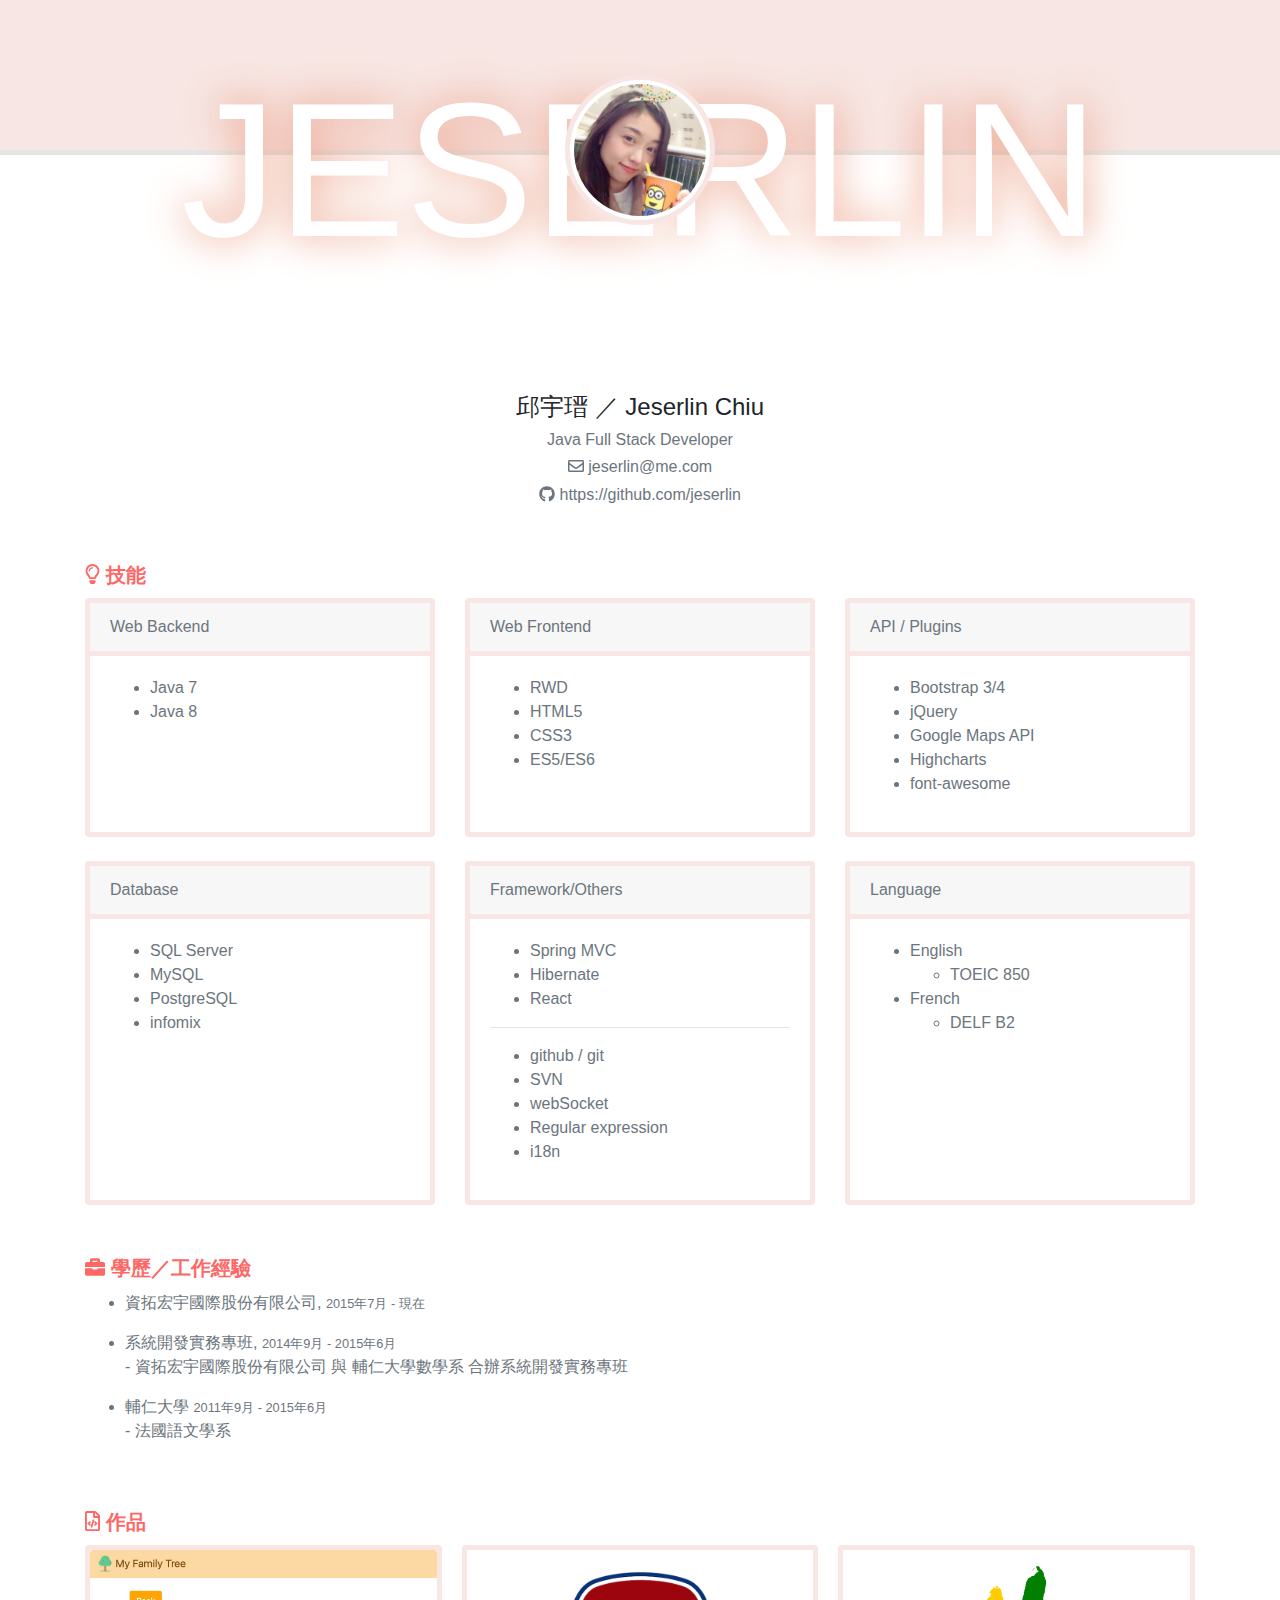
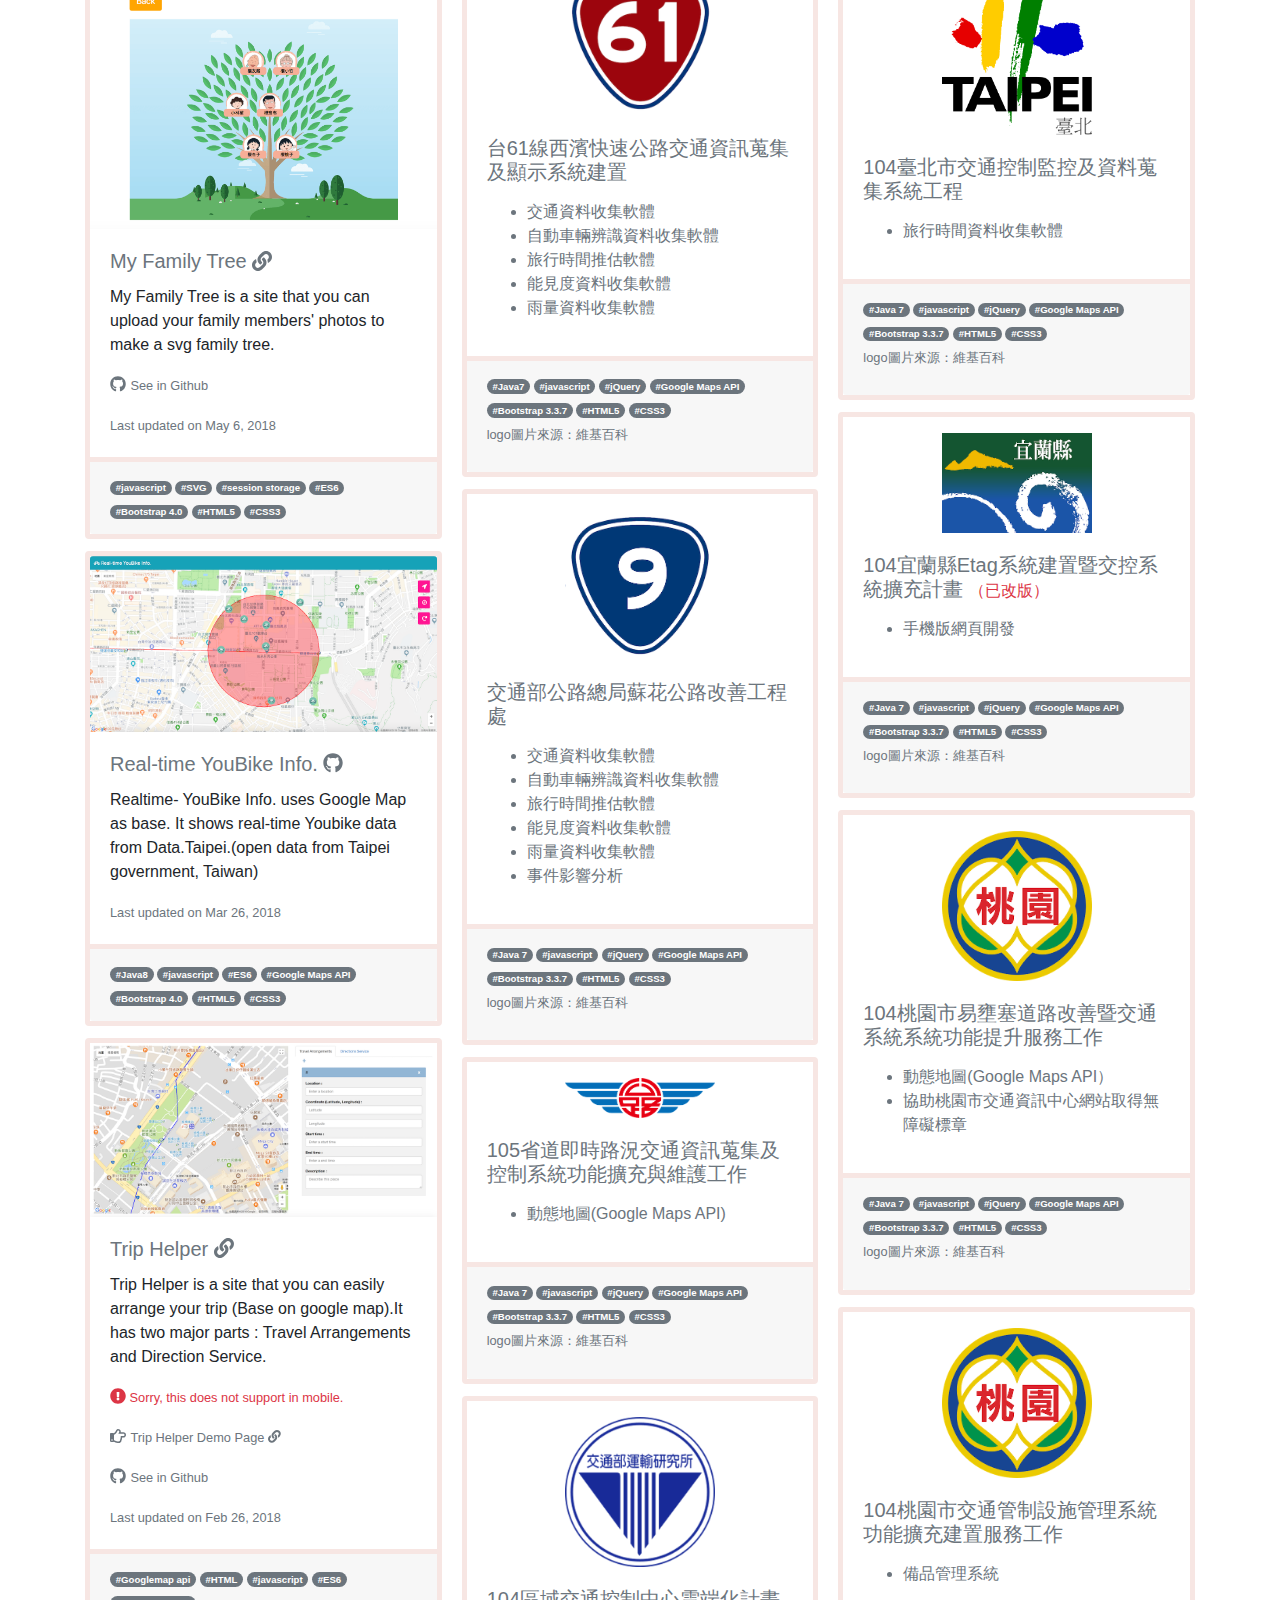
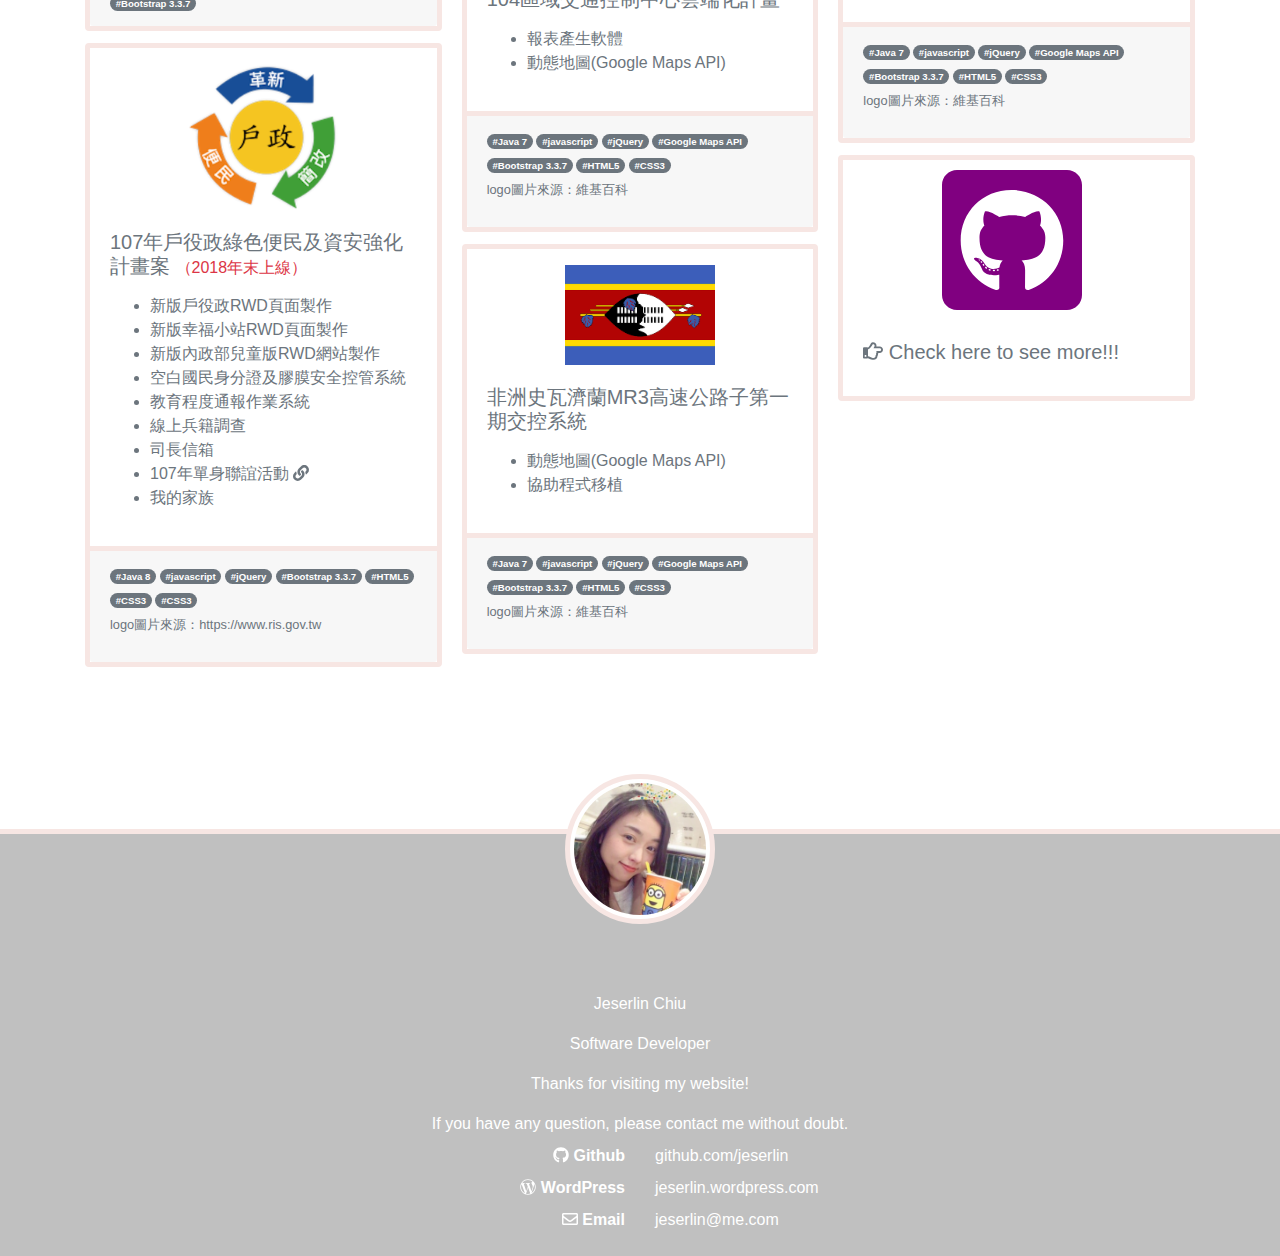
==== commit 179515e7: "Update" ====
--- a/resume.html
+++ b/resume.html
@@ -91,7 +91,7 @@
 	            	<ul>
 	            		<li>Spring MVC</li>
 	            		<li>Hibernate</li>
-	            		<li>Webpack</li>
+	            		<li>React</li>
 	            	</ul>
 	            	<hr>
 	            	<ul>
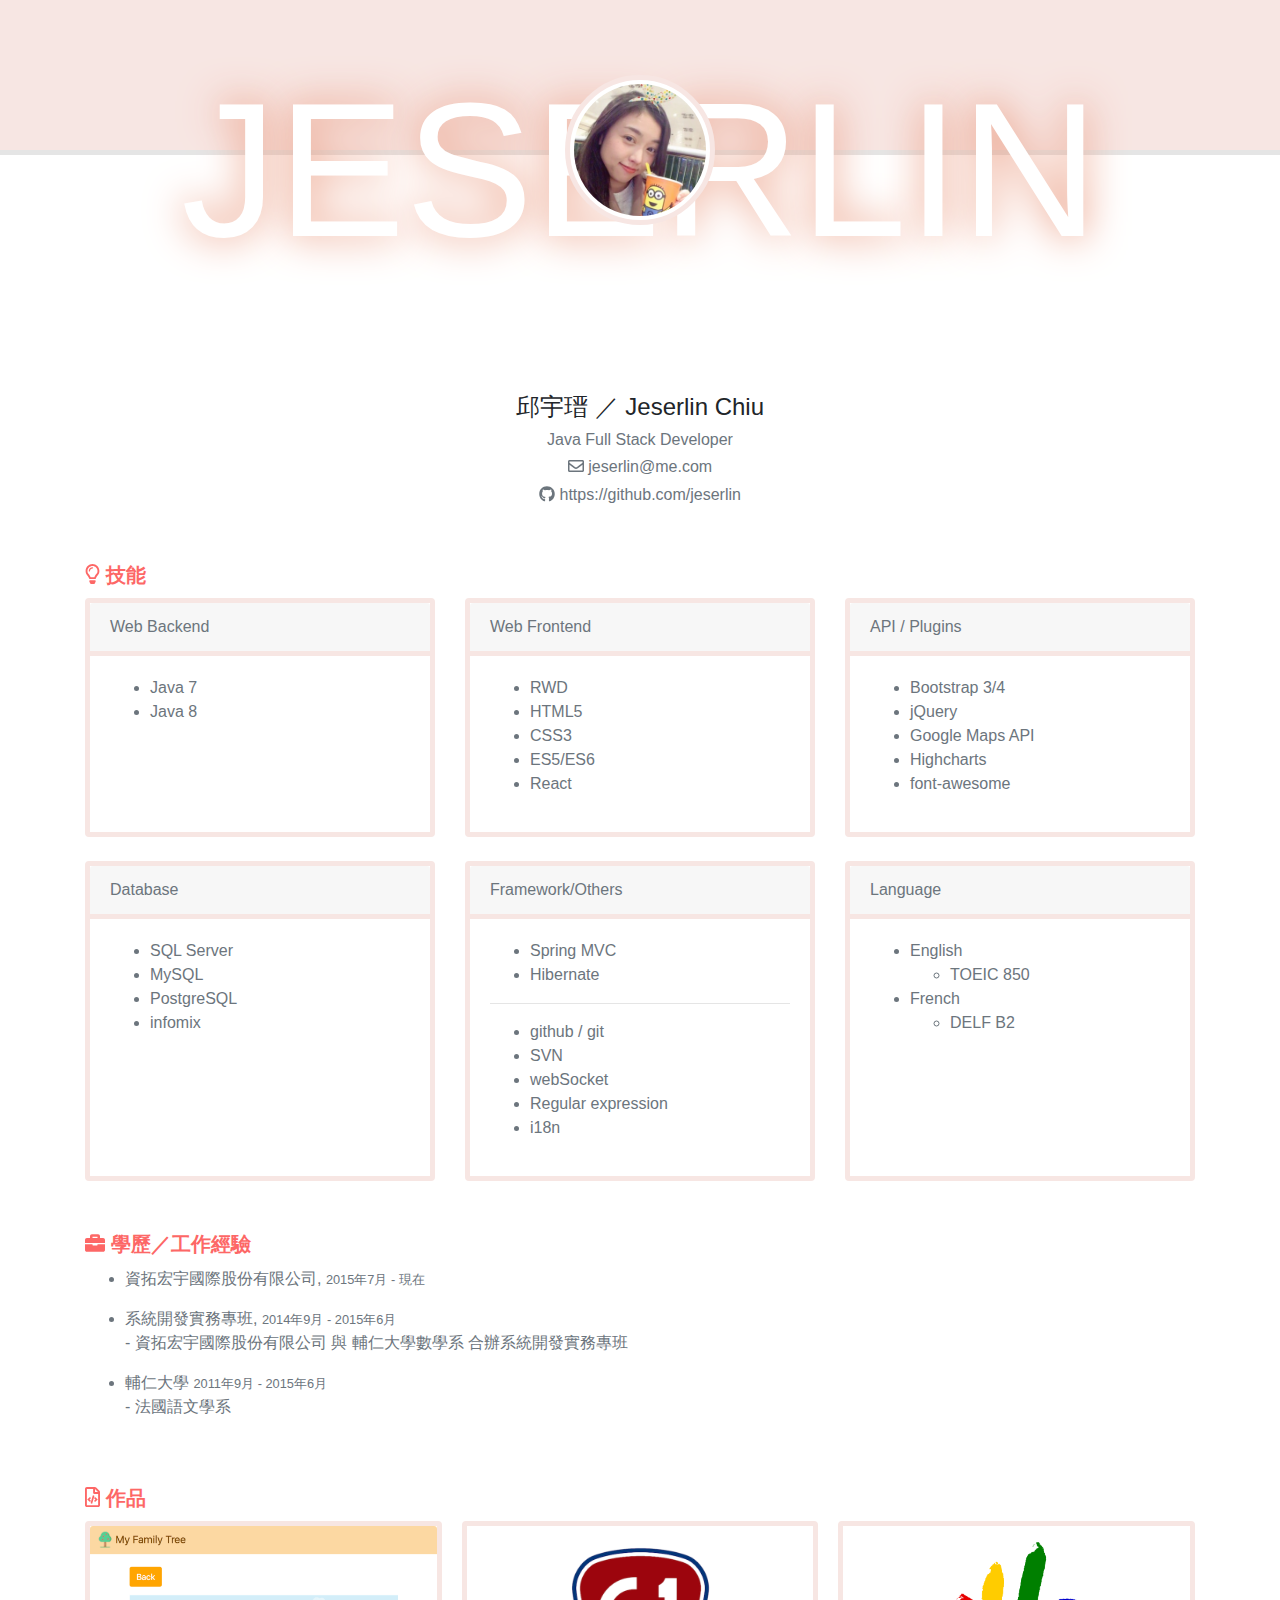
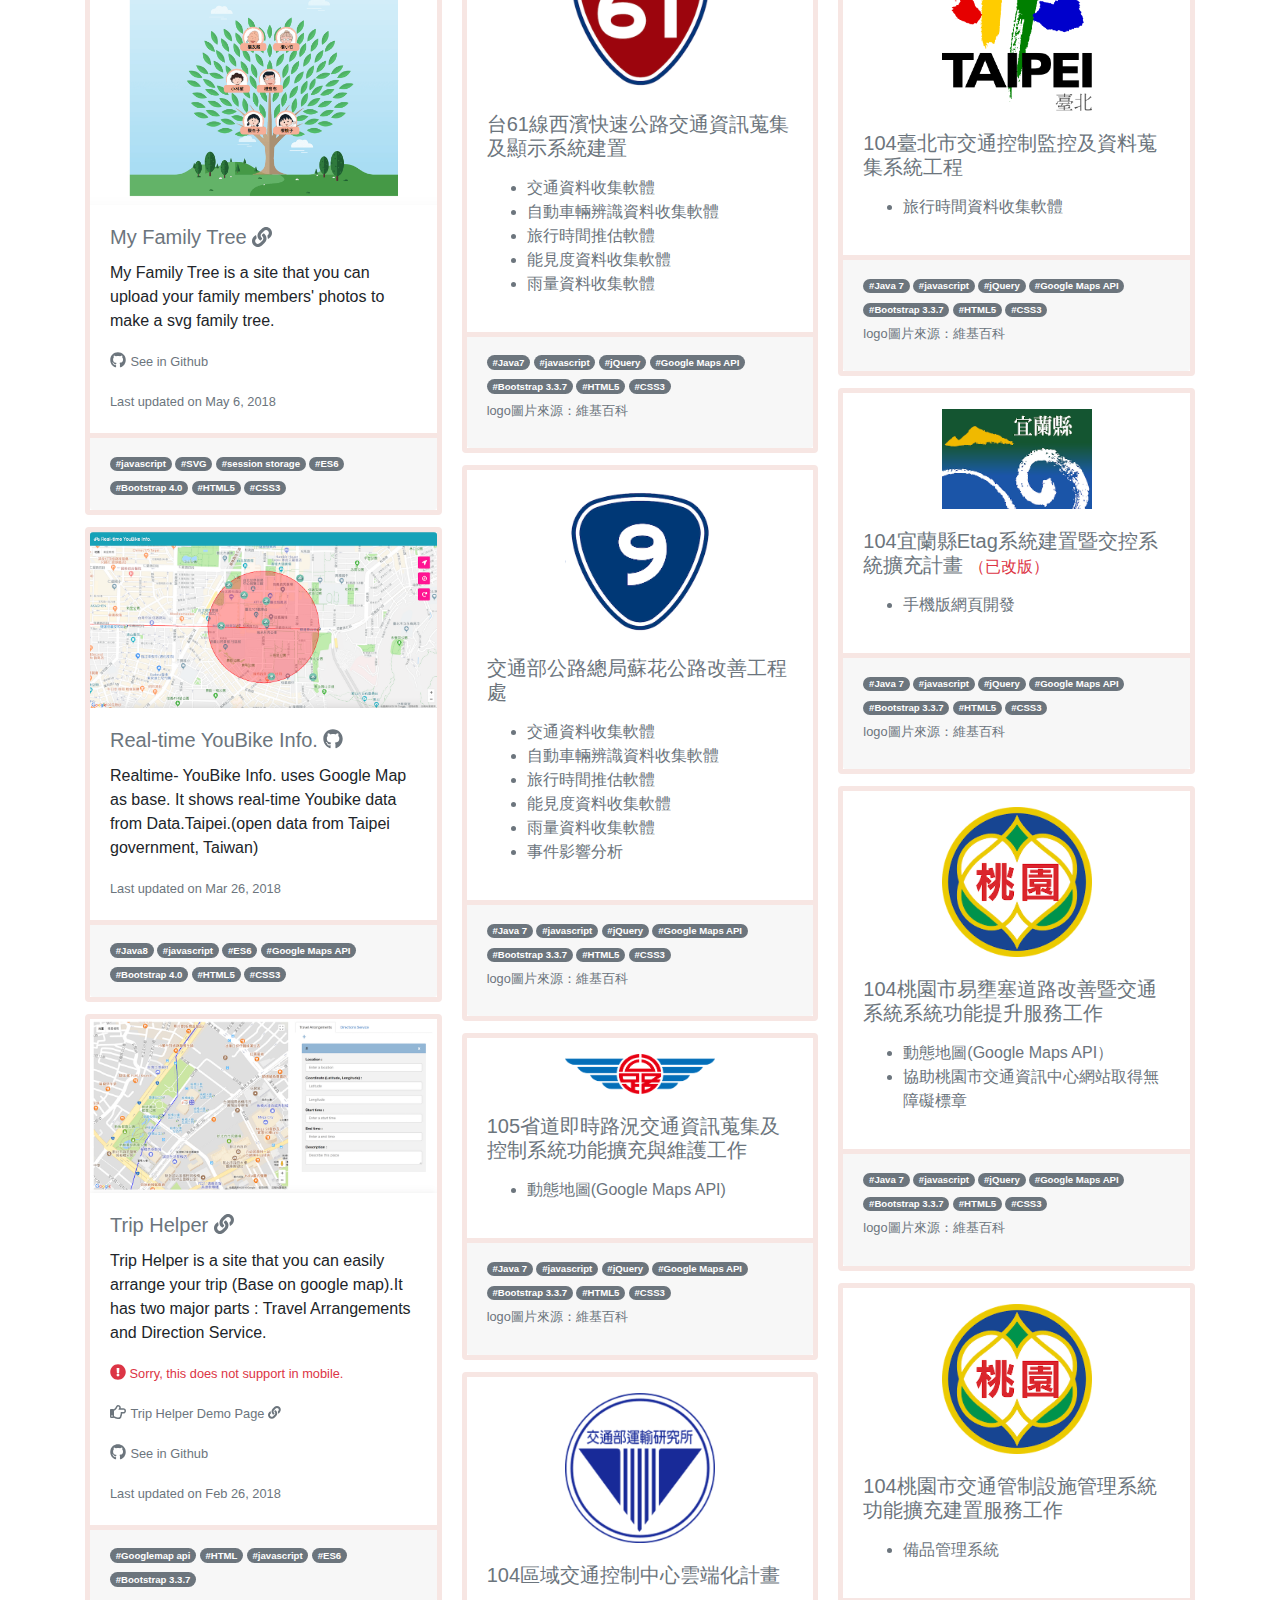
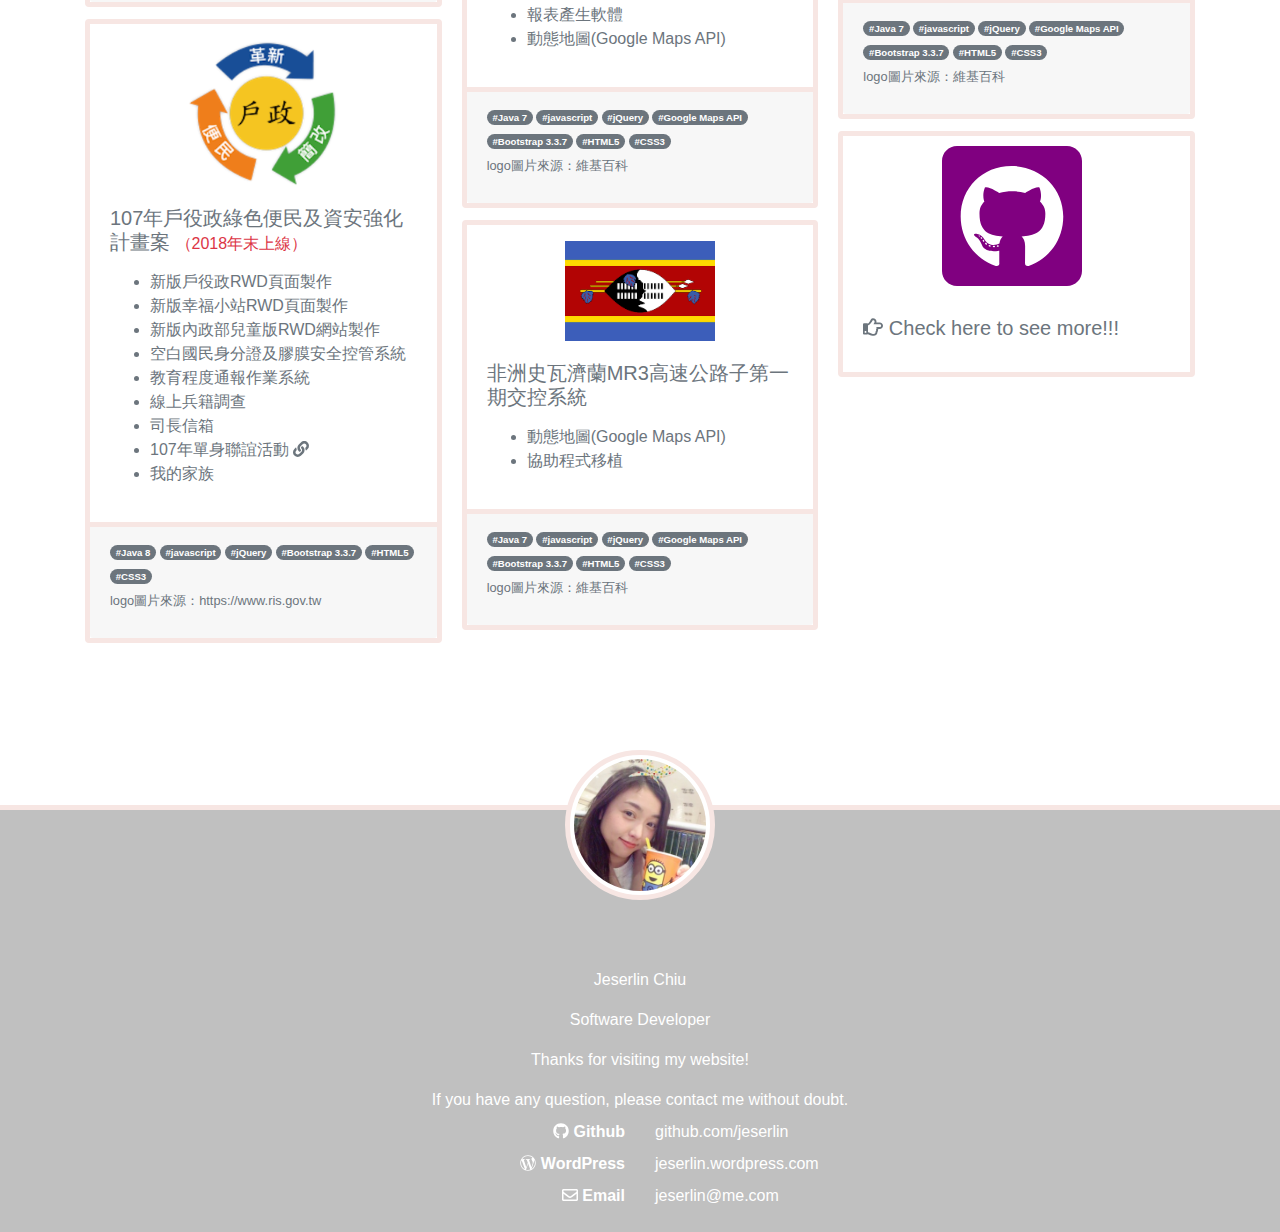
==== commit 695b709c: "Update" ====
--- a/resume.html
+++ b/resume.html
@@ -56,6 +56,7 @@
 						<li>HTML5</li>
 						<li>CSS3</li>
 						<li>ES5/ES6</li>
+						<li>React</li>
 					</ul>
 	            </div>
 	        </div>
@@ -91,7 +92,6 @@
 	            	<ul>
 	            		<li>Spring MVC</li>
 	            		<li>Hibernate</li>
-	            		<li>React</li>
 	            	</ul>
 	            	<hr>
 	            	<ul>
@@ -300,7 +300,6 @@
 			      		<span class="badge badge-pill badge-secondary">#Bootstrap 3.3.7</span>
 			      		<span class="badge badge-pill badge-secondary">#HTML5</span>
 			      		<span class="badge badge-pill badge-secondary">#CSS3</span>
-			      		<span class="badge badge-pill badge-secondary">#CSS3</span>
 			      		<p class="pt-1">logo圖片來源：https://www.ris.gov.tw</p>
 			      	</small>
 			    </div>
